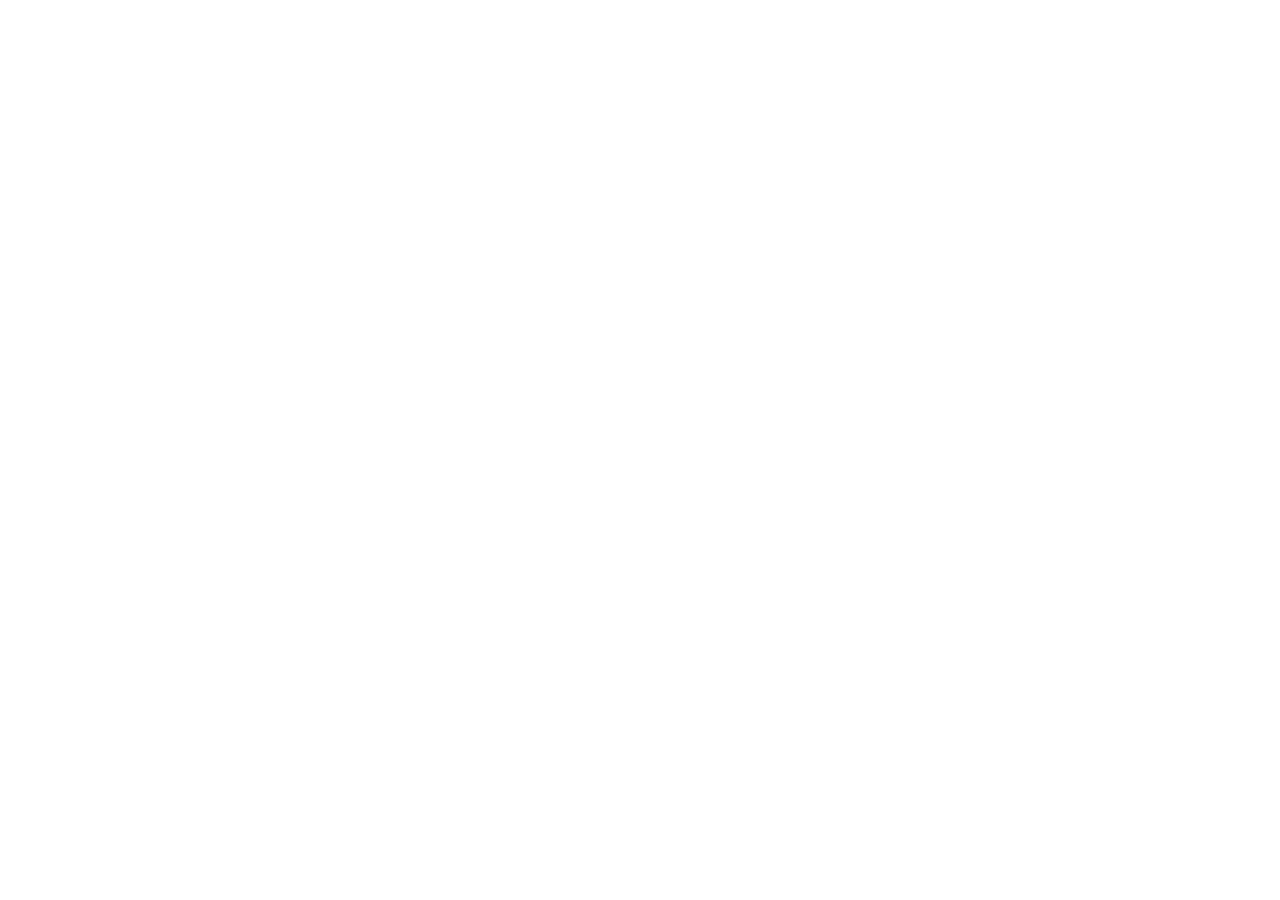
==== de/index.html @ 23eb841f "Deploy Croner staging 1.28.0" ====
<!doctype html>
<html lang="de">
  <head>
    <meta charset="UTF-8" />
    <link rel="icon" type="image/svg+xml" href="/croner-dev-staging/favicon.svg" />
    <meta name="viewport" content="width=device-width, initial-scale=1.0" />
    <meta data-rh="true" name="description" content="Validate Spring, Unix, Quartz, AWS, Kubernetes, GitHub Actions, Jenkins, Google Cloud, and Azure cron expressions." />
    <link data-rh="true" rel="canonical" href="https://croner.dev/de" />
    <link data-rh="true" rel="alternate" hreflang="en" href="https://croner.dev/" />
    <link data-rh="true" rel="alternate" hreflang="hr" href="https://croner.dev/hr" />
    <link data-rh="true" rel="alternate" hreflang="de" href="https://croner.dev/de" />
    <link data-rh="true" rel="alternate" hreflang="it" href="https://croner.dev/it" />
    <link data-rh="true" rel="alternate" hreflang="es" href="https://croner.dev/es" />
    <link data-rh="true" rel="alternate" hreflang="nl" href="https://croner.dev/nl" />
    <link data-rh="true" rel="alternate" hreflang="x-default" href="https://croner.dev/" />
    <link rel="preconnect" href="https://fonts.googleapis.com" />
    <link rel="preconnect" href="https://fonts.gstatic.com" crossorigin />
    <link href="https://fonts.googleapis.com/css2?family=Poppins:wght@300;400;500;600;700&display=swap" rel="stylesheet" />
    <meta name="theme-color" content="#0d0d24" />
    <title>Croner — Cron Expression Checker</title>
    <script type="module" crossorigin src="/croner-dev-staging/assets/index-CM20do0I.js"></script>
    <link rel="stylesheet" crossorigin href="/croner-dev-staging/assets/index-DsFOWp3N.css">
      <meta name="robots" content="noindex, nofollow" />
  </head>
  <body>
    <div id="root"></div>
  </body>
</html>
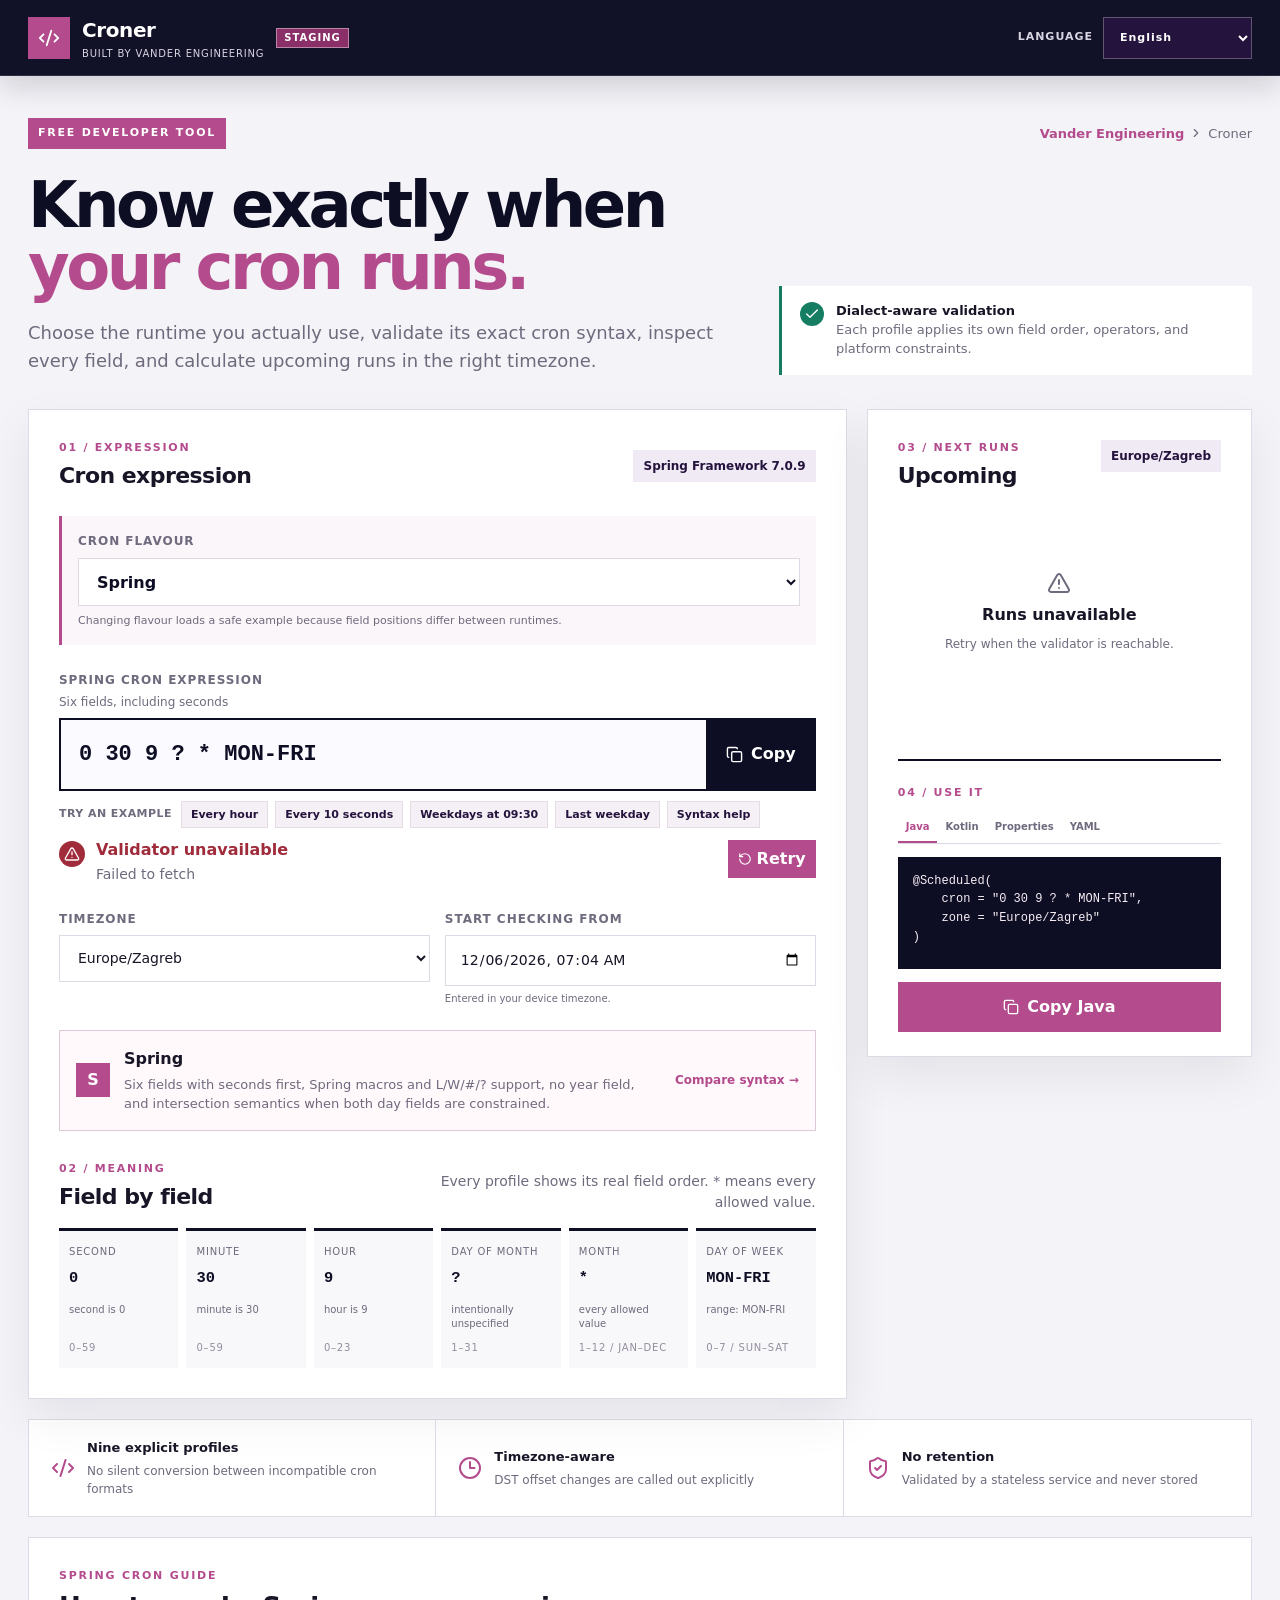
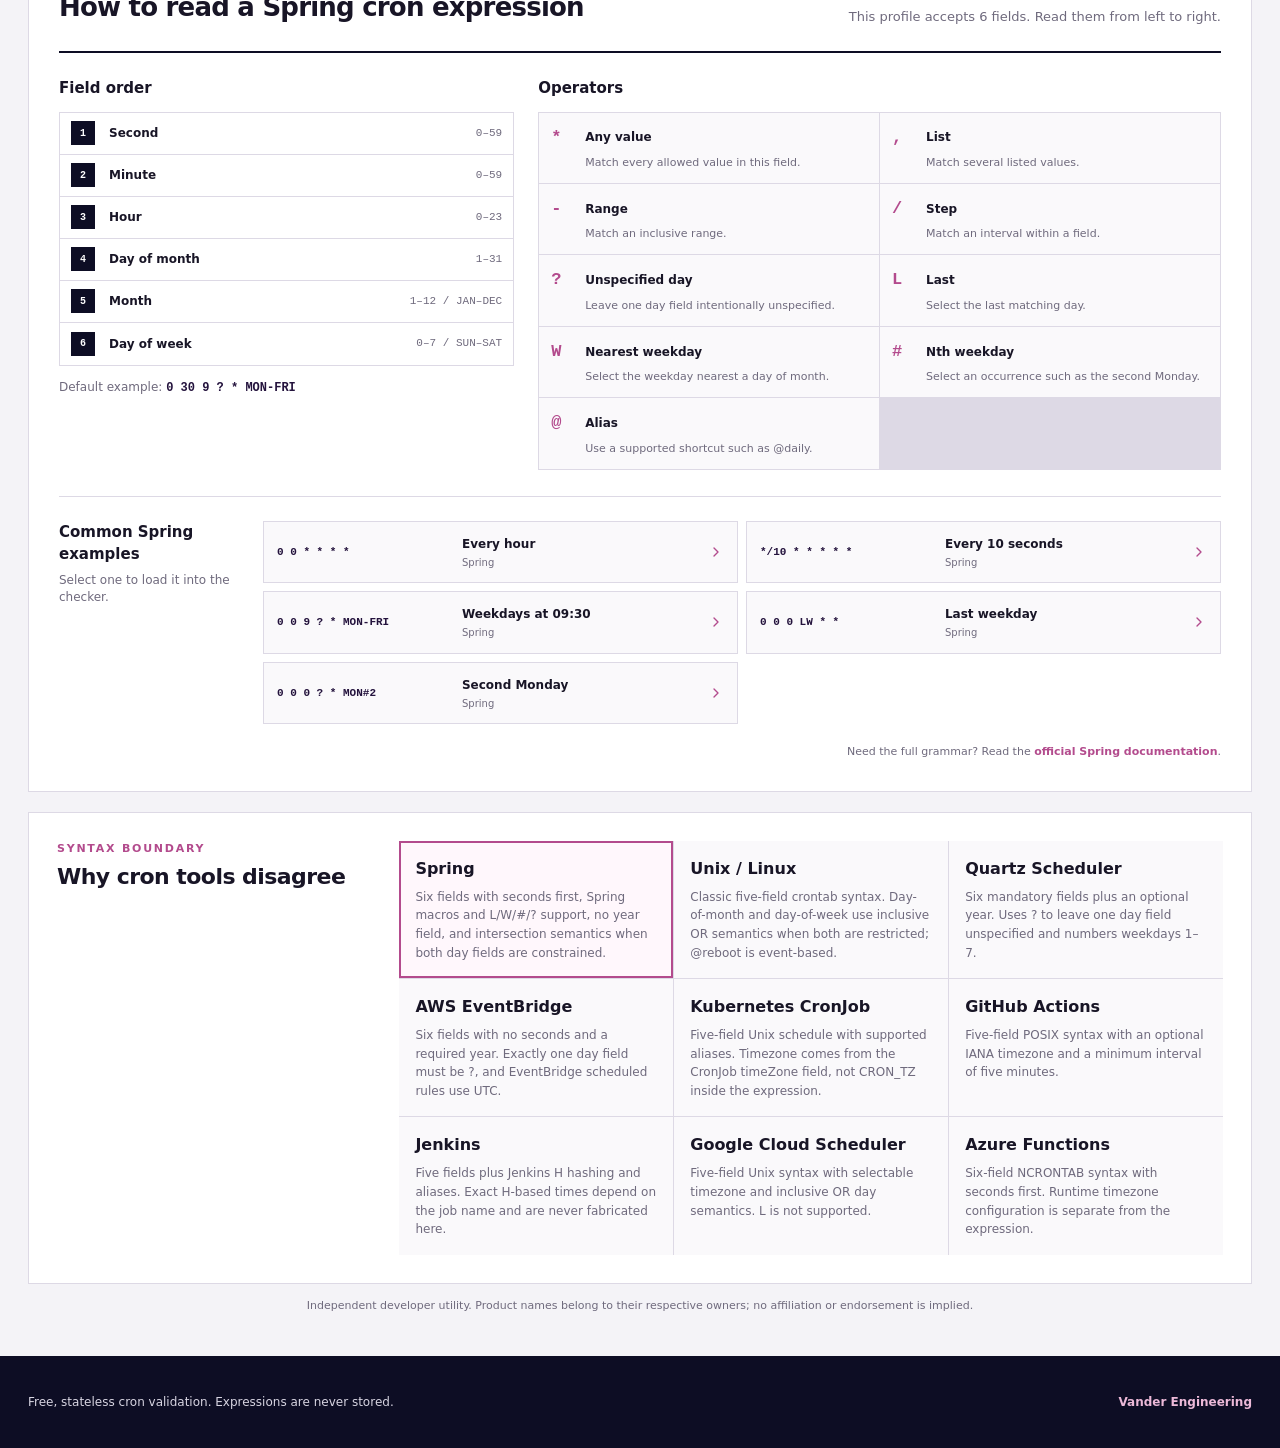
==== commit 407e7bda: "Deploy Croner staging custom domain" ====
--- a/de/index.html
+++ b/de/index.html
@@ -2,7 +2,7 @@
 <html lang="de">
   <head>
     <meta charset="UTF-8" />
-    <link rel="icon" type="image/svg+xml" href="/croner-dev-staging/favicon.svg" />
+    <link rel="icon" type="image/svg+xml" href="/favicon.svg" />
     <meta name="viewport" content="width=device-width, initial-scale=1.0" />
     <meta data-rh="true" name="description" content="Validate Spring, Unix, Quartz, AWS, Kubernetes, GitHub Actions, Jenkins, Google Cloud, and Azure cron expressions." />
     <link data-rh="true" rel="canonical" href="https://croner.dev/de" />
@@ -18,8 +18,8 @@
     <link href="https://fonts.googleapis.com/css2?family=Poppins:wght@300;400;500;600;700&display=swap" rel="stylesheet" />
     <meta name="theme-color" content="#0d0d24" />
     <title>Croner — Cron Expression Checker</title>
-    <script type="module" crossorigin src="/croner-dev-staging/assets/index-CM20do0I.js"></script>
-    <link rel="stylesheet" crossorigin href="/croner-dev-staging/assets/index-DsFOWp3N.css">
+    <script type="module" crossorigin src="/assets/index-CDIv0Uh9.js"></script>
+    <link rel="stylesheet" crossorigin href="/assets/index-DsFOWp3N.css">
       <meta name="robots" content="noindex, nofollow" />
   </head>
   <body>
--- a/assets/index-DsFOWp3N.css
+++ b/assets/index-DsFOWp3N.css
@@ -0,0 +1 @@
+*,:before,:after{--tw-border-spacing-x: 0;--tw-border-spacing-y: 0;--tw-translate-x: 0;--tw-translate-y: 0;--tw-rotate: 0;--tw-skew-x: 0;--tw-skew-y: 0;--tw-scale-x: 1;--tw-scale-y: 1;--tw-pan-x: ;--tw-pan-y: ;--tw-pinch-zoom: ;--tw-scroll-snap-strictness: proximity;--tw-gradient-from-position: ;--tw-gradient-via-position: ;--tw-gradient-to-position: ;--tw-ordinal: ;--tw-slashed-zero: ;--tw-numeric-figure: ;--tw-numeric-spacing: ;--tw-numeric-fraction: ;--tw-ring-inset: ;--tw-ring-offset-width: 0px;--tw-ring-offset-color: #fff;--tw-ring-color: rgb(59 130 246 / .5);--tw-ring-offset-shadow: 0 0 #0000;--tw-ring-shadow: 0 0 #0000;--tw-shadow: 0 0 #0000;--tw-shadow-colored: 0 0 #0000;--tw-blur: ;--tw-brightness: ;--tw-contrast: ;--tw-grayscale: ;--tw-hue-rotate: ;--tw-invert: ;--tw-saturate: ;--tw-sepia: ;--tw-drop-shadow: ;--tw-backdrop-blur: ;--tw-backdrop-brightness: ;--tw-backdrop-contrast: ;--tw-backdrop-grayscale: ;--tw-backdrop-hue-rotate: ;--tw-backdrop-invert: ;--tw-backdrop-opacity: ;--tw-backdrop-saturate: ;--tw-backdrop-sepia: ;--tw-contain-size: ;--tw-contain-layout: ;--tw-contain-paint: ;--tw-contain-style: }::backdrop{--tw-border-spacing-x: 0;--tw-border-spacing-y: 0;--tw-translate-x: 0;--tw-translate-y: 0;--tw-rotate: 0;--tw-skew-x: 0;--tw-skew-y: 0;--tw-scale-x: 1;--tw-scale-y: 1;--tw-pan-x: ;--tw-pan-y: ;--tw-pinch-zoom: ;--tw-scroll-snap-strictness: proximity;--tw-gradient-from-position: ;--tw-gradient-via-position: ;--tw-gradient-to-position: ;--tw-ordinal: ;--tw-slashed-zero: ;--tw-numeric-figure: ;--tw-numeric-spacing: ;--tw-numeric-fraction: ;--tw-ring-inset: ;--tw-ring-offset-width: 0px;--tw-ring-offset-color: #fff;--tw-ring-color: rgb(59 130 246 / .5);--tw-ring-offset-shadow: 0 0 #0000;--tw-ring-shadow: 0 0 #0000;--tw-shadow: 0 0 #0000;--tw-shadow-colored: 0 0 #0000;--tw-blur: ;--tw-brightness: ;--tw-contrast: ;--tw-grayscale: ;--tw-hue-rotate: ;--tw-invert: ;--tw-saturate: ;--tw-sepia: ;--tw-drop-shadow: ;--tw-backdrop-blur: ;--tw-backdrop-brightness: ;--tw-backdrop-contrast: ;--tw-backdrop-grayscale: ;--tw-backdrop-hue-rotate: ;--tw-backdrop-invert: ;--tw-backdrop-opacity: ;--tw-backdrop-saturate: ;--tw-backdrop-sepia: ;--tw-contain-size: ;--tw-contain-layout: ;--tw-contain-paint: ;--tw-contain-style: }*,:before,:after{box-sizing:border-box;border-width:0;border-style:solid;border-color:#e5e7eb}:before,:after{--tw-content: ""}html,:host{line-height:1.5;-webkit-text-size-adjust:100%;-moz-tab-size:4;-o-tab-size:4;tab-size:4;font-family:Poppins,Inter,system-ui,sans-serif;font-feature-settings:normal;font-variation-settings:normal;-webkit-tap-highlight-color:transparent}body{margin:0;line-height:inherit}hr{height:0;color:inherit;border-top-width:1px}abbr:where([title]){-webkit-text-decoration:underline dotted;text-decoration:underline dotted}h1,h2,h3,h4,h5,h6{font-size:inherit;font-weight:inherit}a{color:inherit;text-decoration:inherit}b,strong{font-weight:bolder}code,kbd,samp,pre{font-family:ui-monospace,SFMono-Regular,Menlo,Monaco,Consolas,Liberation Mono,Courier New,monospace;font-feature-settings:normal;font-variation-settings:normal;font-size:1em}small{font-size:80%}sub,sup{font-size:75%;line-height:0;position:relative;vertical-align:baseline}sub{bottom:-.25em}sup{top:-.5em}table{text-indent:0;border-color:inherit;border-collapse:collapse}button,input,optgroup,select,textarea{font-family:inherit;font-feature-settings:inherit;font-variation-settings:inherit;font-size:100%;font-weight:inherit;line-height:inherit;letter-spacing:inherit;color:inherit;margin:0;padding:0}button,select{text-transform:none}button,input:where([type=button]),input:where([type=reset]),input:where([type=submit]){-webkit-appearance:button;background-color:transparent;background-image:none}:-moz-focusring{outline:auto}:-moz-ui-invalid{box-shadow:none}progress{vertical-align:baseline}::-webkit-inner-spin-button,::-webkit-outer-spin-button{height:auto}[type=search]{-webkit-appearance:textfield;outline-offset:-2px}::-webkit-search-decoration{-webkit-appearance:none}::-webkit-file-upload-button{-webkit-appearance:button;font:inherit}summary{display:list-item}blockquote,dl,dd,h1,h2,h3,h4,h5,h6,hr,figure,p,pre{margin:0}fieldset{margin:0;padding:0}legend{padding:0}ol,ul,menu{list-style:none;margin:0;padding:0}dialog{padding:0}textarea{resize:vertical}input::-moz-placeholder,textarea::-moz-placeholder{opacity:1;color:#9ca3af}input::placeholder,textarea::placeholder{opacity:1;color:#9ca3af}button,[role=button]{cursor:pointer}:disabled{cursor:default}img,svg,video,canvas,audio,iframe,embed,object{display:block;vertical-align:middle}img,video{max-width:100%;height:auto}[hidden]:where(:not([hidden=until-found])){display:none}html{scroll-behavior:smooth}body{overflow-x:hidden;--tw-bg-opacity: 1;background-color:rgb(255 255 255 / var(--tw-bg-opacity, 1));font-family:Poppins,Inter,system-ui,sans-serif;--tw-text-opacity: 1;color:rgb(17 17 17 / var(--tw-text-opacity, 1))}body *::-moz-selection{--tw-bg-opacity: 1;background-color:rgb(179 75 141 / var(--tw-bg-opacity, 1));--tw-text-opacity: 1;color:rgb(255 255 255 / var(--tw-text-opacity, 1))}body *::selection{--tw-bg-opacity: 1;background-color:rgb(179 75 141 / var(--tw-bg-opacity, 1));--tw-text-opacity: 1;color:rgb(255 255 255 / var(--tw-text-opacity, 1))}body::-moz-selection{--tw-bg-opacity: 1;background-color:rgb(179 75 141 / var(--tw-bg-opacity, 1));--tw-text-opacity: 1;color:rgb(255 255 255 / var(--tw-text-opacity, 1))}body::selection{--tw-bg-opacity: 1;background-color:rgb(179 75 141 / var(--tw-bg-opacity, 1));--tw-text-opacity: 1;color:rgb(255 255 255 / var(--tw-text-opacity, 1))}body{-webkit-font-smoothing:antialiased;-moz-osx-font-smoothing:grayscale}h1,h2,h3,h4,h5,h6{font-family:Poppins,Inter,system-ui,sans-serif;font-weight:600}:focus-visible{outline:2px solid transparent;outline-offset:2px;--tw-ring-offset-shadow: var(--tw-ring-inset) 0 0 0 var(--tw-ring-offset-width) var(--tw-ring-offset-color);--tw-ring-shadow: var(--tw-ring-inset) 0 0 0 calc(2px + var(--tw-ring-offset-width)) var(--tw-ring-color);box-shadow:var(--tw-ring-offset-shadow),var(--tw-ring-shadow),var(--tw-shadow, 0 0 #0000);--tw-ring-opacity: 1;--tw-ring-color: rgb(179 75 141 / var(--tw-ring-opacity, 1));--tw-ring-offset-width: 2px}.container{width:100%}@media (min-width: 640px){.container{max-width:640px}}@media (min-width: 768px){.container{max-width:768px}}@media (min-width: 1024px){.container{max-width:1024px}}@media (min-width: 1280px){.container{max-width:1280px}}@media (min-width: 1536px){.container{max-width:1536px}}.pointer-events-none{pointer-events:none}.fixed{position:fixed}.absolute{position:absolute}.relative{position:relative}.inset-0{top:0;right:0;bottom:0;left:0}.-bottom-1{bottom:-.25rem}.-right-1{right:-.25rem}.-right-32{right:-8rem}.left-0{left:0}.left-1\/2{left:50%}.left-4{left:1rem}.right-0{right:0}.top-0{top:0}.top-1\/2{top:50%}.top-24{top:6rem}.top-4{top:1rem}.top-full{top:100%}.z-0{z-index:0}.z-10{z-index:10}.z-50{z-index:50}.z-\[100\]{z-index:100}.z-\[1\]{z-index:1}.z-\[60\]{z-index:60}.z-\[70\]{z-index:70}.order-1{order:1}.order-2{order:2}.mx-auto{margin-left:auto;margin-right:auto}.my-10{margin-top:2.5rem;margin-bottom:2.5rem}.my-12{margin-top:3rem;margin-bottom:3rem}.my-8{margin-top:2rem;margin-bottom:2rem}.mb-10{margin-bottom:2.5rem}.mb-12{margin-bottom:3rem}.mb-14{margin-bottom:3.5rem}.mb-16{margin-bottom:4rem}.mb-24{margin-bottom:6rem}.mb-4{margin-bottom:1rem}.mb-5{margin-bottom:1.25rem}.mb-6{margin-bottom:1.5rem}.mb-8{margin-bottom:2rem}.mb-\[9px\]{margin-bottom:9px}.ml-6{margin-left:1.5rem}.ml-auto{margin-left:auto}.mr-2{margin-right:.5rem}.mt-0\.5{margin-top:.125rem}.mt-1{margin-top:.25rem}.mt-10{margin-top:2.5rem}.mt-12{margin-top:3rem}.mt-14{margin-top:3.5rem}.mt-16{margin-top:4rem}.mt-2{margin-top:.5rem}.mt-20{margin-top:5rem}.mt-3{margin-top:.75rem}.mt-4{margin-top:1rem}.mt-5{margin-top:1.25rem}.mt-6{margin-top:1.5rem}.mt-7{margin-top:1.75rem}.mt-8{margin-top:2rem}.mt-auto{margin-top:auto}.line-clamp-2{overflow:hidden;display:-webkit-box;-webkit-box-orient:vertical;-webkit-line-clamp:2}.line-clamp-3{overflow:hidden;display:-webkit-box;-webkit-box-orient:vertical;-webkit-line-clamp:3}.\!block{display:block!important}.block{display:block}.inline-block{display:inline-block}.flex{display:flex}.inline-flex{display:inline-flex}.grid{display:grid}.contents{display:contents}.hidden{display:none}.h-1\.5{height:.375rem}.h-10{height:2.5rem}.h-11{height:2.75rem}.h-12{height:3rem}.h-16{height:4rem}.h-3{height:.75rem}.h-3\.5{height:.875rem}.h-4{height:1rem}.h-5{height:1.25rem}.h-56{height:14rem}.h-6{height:1.5rem}.h-64{height:16rem}.h-7{height:1.75rem}.h-8{height:2rem}.h-96{height:24rem}.h-\[1\.5px\]{height:1.5px}.h-\[2px\]{height:2px}.h-\[300px\]{height:300px}.h-\[36px\]{height:36px}.h-\[400px\]{height:400px}.h-\[66px\]{height:66px}.h-auto{height:auto}.h-full{height:100%}.min-h-\[70vh\]{min-height:70vh}.min-h-screen{min-height:100vh}.w-1\.5{width:.375rem}.w-10{width:2.5rem}.w-11{width:2.75rem}.w-12{width:3rem}.w-16{width:4rem}.w-20{width:5rem}.w-3{width:.75rem}.w-3\.5{width:.875rem}.w-4{width:1rem}.w-5{width:1.25rem}.w-6{width:1.5rem}.w-64{width:16rem}.w-7{width:1.75rem}.w-8{width:2rem}.w-80{width:20rem}.w-96{width:24rem}.w-\[161px\]{width:161px}.w-\[24px\]{width:24px}.w-\[36px\]{width:36px}.w-auto{width:auto}.w-fit{width:-moz-fit-content;width:fit-content}.w-full{width:100%}.min-w-0{min-width:0px}.min-w-\[200px\]{min-width:200px}.min-w-\[760px\]{min-width:760px}.max-w-2xl{max-width:42rem}.max-w-3xl{max-width:48rem}.max-w-4xl{max-width:56rem}.max-w-5xl{max-width:64rem}.max-w-6xl{max-width:72rem}.max-w-\[200px\]{max-width:200px}.max-w-lg{max-width:32rem}.max-w-md{max-width:28rem}.max-w-none{max-width:none}.max-w-screen-2xl{max-width:1536px}.max-w-sm{max-width:24rem}.max-w-xl{max-width:36rem}.flex-none{flex:none}.shrink-0{flex-shrink:0}.flex-grow{flex-grow:1}.-translate-x-1\/2{--tw-translate-x: -50%;transform:translate(var(--tw-translate-x),var(--tw-translate-y)) rotate(var(--tw-rotate)) skew(var(--tw-skew-x)) skewY(var(--tw-skew-y)) scaleX(var(--tw-scale-x)) scaleY(var(--tw-scale-y))}.-translate-y-1\/2{--tw-translate-y: -50%;transform:translate(var(--tw-translate-x),var(--tw-translate-y)) rotate(var(--tw-rotate)) skew(var(--tw-skew-x)) skewY(var(--tw-skew-y)) scaleX(var(--tw-scale-x)) scaleY(var(--tw-scale-y))}.-translate-y-full{--tw-translate-y: -100%;transform:translate(var(--tw-translate-x),var(--tw-translate-y)) rotate(var(--tw-rotate)) skew(var(--tw-skew-x)) skewY(var(--tw-skew-y)) scaleX(var(--tw-scale-x)) scaleY(var(--tw-scale-y))}.translate-y-0{--tw-translate-y: 0px;transform:translate(var(--tw-translate-x),var(--tw-translate-y)) rotate(var(--tw-rotate)) skew(var(--tw-skew-x)) skewY(var(--tw-skew-y)) scaleX(var(--tw-scale-x)) scaleY(var(--tw-scale-y))}.translate-y-6{--tw-translate-y: 1.5rem;transform:translate(var(--tw-translate-x),var(--tw-translate-y)) rotate(var(--tw-rotate)) skew(var(--tw-skew-x)) skewY(var(--tw-skew-y)) scaleX(var(--tw-scale-x)) scaleY(var(--tw-scale-y))}.-rotate-45{--tw-rotate: -45deg;transform:translate(var(--tw-translate-x),var(--tw-translate-y)) rotate(var(--tw-rotate)) skew(var(--tw-skew-x)) skewY(var(--tw-skew-y)) scaleX(var(--tw-scale-x)) scaleY(var(--tw-scale-y))}.rotate-180{--tw-rotate: 180deg;transform:translate(var(--tw-translate-x),var(--tw-translate-y)) rotate(var(--tw-rotate)) skew(var(--tw-skew-x)) skewY(var(--tw-skew-y)) scaleX(var(--tw-scale-x)) scaleY(var(--tw-scale-y))}.rotate-45{--tw-rotate: 45deg;transform:translate(var(--tw-translate-x),var(--tw-translate-y)) rotate(var(--tw-rotate)) skew(var(--tw-skew-x)) skewY(var(--tw-skew-y)) scaleX(var(--tw-scale-x)) scaleY(var(--tw-scale-y))}.transform{transform:translate(var(--tw-translate-x),var(--tw-translate-y)) rotate(var(--tw-rotate)) skew(var(--tw-skew-x)) skewY(var(--tw-skew-y)) scaleX(var(--tw-scale-x)) scaleY(var(--tw-scale-y))}@keyframes pulse{50%{opacity:.5}}.animate-pulse{animation:pulse 2s cubic-bezier(.4,0,.6,1) infinite}@keyframes spin{to{transform:rotate(360deg)}}.animate-spin{animation:spin 1s linear infinite}.cursor-default{cursor:default}.cursor-not-allowed{cursor:not-allowed}.resize-none{resize:none}.scroll-mt-24{scroll-margin-top:6rem}.list-outside{list-style-position:outside}.list-disc{list-style-type:disc}.grid-cols-1{grid-template-columns:repeat(1,minmax(0,1fr))}.grid-cols-2{grid-template-columns:repeat(2,minmax(0,1fr))}.flex-col{flex-direction:column}.flex-wrap{flex-wrap:wrap}.items-start{align-items:flex-start}.items-end{align-items:flex-end}.items-center{align-items:center}.justify-start{justify-content:flex-start}.justify-end{justify-content:flex-end}.justify-center{justify-content:center}.justify-between{justify-content:space-between}.gap-1{gap:.25rem}.gap-1\.5{gap:.375rem}.gap-10{gap:2.5rem}.gap-12{gap:3rem}.gap-14{gap:3.5rem}.gap-16{gap:4rem}.gap-2{gap:.5rem}.gap-20{gap:5rem}.gap-24{gap:6rem}.gap-3{gap:.75rem}.gap-4{gap:1rem}.gap-5{gap:1.25rem}.gap-6{gap:1.5rem}.gap-8{gap:2rem}.gap-px{gap:1px}.gap-x-6{-moz-column-gap:1.5rem;column-gap:1.5rem}.gap-y-5{row-gap:1.25rem}.space-x-2>:not([hidden])~:not([hidden]){--tw-space-x-reverse: 0;margin-right:calc(.5rem * var(--tw-space-x-reverse));margin-left:calc(.5rem * calc(1 - var(--tw-space-x-reverse)))}.space-y-10>:not([hidden])~:not([hidden]){--tw-space-y-reverse: 0;margin-top:calc(2.5rem * calc(1 - var(--tw-space-y-reverse)));margin-bottom:calc(2.5rem * var(--tw-space-y-reverse))}.space-y-12>:not([hidden])~:not([hidden]){--tw-space-y-reverse: 0;margin-top:calc(3rem * calc(1 - var(--tw-space-y-reverse)));margin-bottom:calc(3rem * var(--tw-space-y-reverse))}.space-y-3>:not([hidden])~:not([hidden]){--tw-space-y-reverse: 0;margin-top:calc(.75rem * calc(1 - var(--tw-space-y-reverse)));margin-bottom:calc(.75rem * var(--tw-space-y-reverse))}.space-y-4>:not([hidden])~:not([hidden]){--tw-space-y-reverse: 0;margin-top:calc(1rem * calc(1 - var(--tw-space-y-reverse)));margin-bottom:calc(1rem * var(--tw-space-y-reverse))}.space-y-5>:not([hidden])~:not([hidden]){--tw-space-y-reverse: 0;margin-top:calc(1.25rem * calc(1 - var(--tw-space-y-reverse)));margin-bottom:calc(1.25rem * var(--tw-space-y-reverse))}.space-y-8>:not([hidden])~:not([hidden]){--tw-space-y-reverse: 0;margin-top:calc(2rem * calc(1 - var(--tw-space-y-reverse)));margin-bottom:calc(2rem * var(--tw-space-y-reverse))}.overflow-hidden{overflow:hidden}.overflow-x-auto{overflow-x:auto}.overflow-y-auto{overflow-y:auto}.overflow-x-hidden{overflow-x:hidden}.whitespace-nowrap{white-space:nowrap}.break-all{word-break:break-all}.rounded-2xl{border-radius:1rem}.rounded-3xl{border-radius:1.5rem}.rounded-\[2rem\]{border-radius:2rem}.rounded-full{border-radius:9999px}.rounded-lg{border-radius:.5rem}.rounded-md{border-radius:.375rem}.rounded-sm{border-radius:.125rem}.rounded-xl{border-radius:.75rem}.border{border-width:1px}.border-4{border-width:4px}.border-y{border-top-width:1px;border-bottom-width:1px}.border-b{border-bottom-width:1px}.border-b-2{border-bottom-width:2px}.border-l-2{border-left-width:2px}.border-l-4{border-left-width:4px}.border-t{border-top-width:1px}.border-t-2{border-top-width:2px}.border-\[\#9bd9c9\]{--tw-border-opacity: 1;border-color:rgb(155 217 201 / var(--tw-border-opacity, 1))}.border-\[\#e7c0d7\]{--tw-border-opacity: 1;border-color:rgb(231 192 215 / var(--tw-border-opacity, 1))}.border-green-100{--tw-border-opacity: 1;border-color:rgb(220 252 231 / var(--tw-border-opacity, 1))}.border-green-200{--tw-border-opacity: 1;border-color:rgb(187 247 208 / var(--tw-border-opacity, 1))}.border-red-100{--tw-border-opacity: 1;border-color:rgb(254 226 226 / var(--tw-border-opacity, 1))}.border-red-200{--tw-border-opacity: 1;border-color:rgb(254 202 202 / var(--tw-border-opacity, 1))}.border-red-500{--tw-border-opacity: 1;border-color:rgb(239 68 68 / var(--tw-border-opacity, 1))}.border-transparent{border-color:transparent}.border-vander-100{--tw-border-opacity: 1;border-color:rgb(245 245 245 / var(--tw-border-opacity, 1))}.border-vander-200{--tw-border-opacity: 1;border-color:rgb(229 229 229 / var(--tw-border-opacity, 1))}.border-vander-200\/50{border-color:#e5e5e580}.border-vander-300{--tw-border-opacity: 1;border-color:rgb(176 176 176 / var(--tw-border-opacity, 1))}.border-vander-900{--tw-border-opacity: 1;border-color:rgb(17 17 17 / var(--tw-border-opacity, 1))}.border-vander-accent{--tw-border-opacity: 1;border-color:rgb(179 75 141 / var(--tw-border-opacity, 1))}.border-vander-accent-light\/60{border-color:#d994bf99}.border-vander-accent\/10{border-color:#b34b8d1a}.border-vander-accent\/20{border-color:#b34b8d33}.border-vander-navy{--tw-border-opacity: 1;border-color:rgb(13 13 36 / var(--tw-border-opacity, 1))}.border-white{--tw-border-opacity: 1;border-color:rgb(255 255 255 / var(--tw-border-opacity, 1))}.border-white\/10{border-color:#ffffff1a}.border-white\/15{border-color:#ffffff26}.border-white\/20{border-color:#fff3}.border-white\/40{border-color:#fff6}.border-white\/5{border-color:#ffffff0d}.border-white\/70{border-color:#ffffffb3}.bg-\[\#f3fbf8\]{--tw-bg-opacity: 1;background-color:rgb(243 251 248 / var(--tw-bg-opacity, 1))}.bg-\[\#fcf7fa\]{--tw-bg-opacity: 1;background-color:rgb(252 247 250 / var(--tw-bg-opacity, 1))}.bg-current{background-color:currentColor}.bg-emerald-400{--tw-bg-opacity: 1;background-color:rgb(52 211 153 / var(--tw-bg-opacity, 1))}.bg-green-50{--tw-bg-opacity: 1;background-color:rgb(240 253 244 / var(--tw-bg-opacity, 1))}.bg-red-50{--tw-bg-opacity: 1;background-color:rgb(254 242 242 / var(--tw-bg-opacity, 1))}.bg-transparent{background-color:transparent}.bg-vander-100{--tw-bg-opacity: 1;background-color:rgb(245 245 245 / var(--tw-bg-opacity, 1))}.bg-vander-100\/10{background-color:#f5f5f51a}.bg-vander-100\/20{background-color:#f5f5f533}.bg-vander-100\/30{background-color:#f5f5f54d}.bg-vander-100\/40{background-color:#f5f5f566}.bg-vander-100\/50{background-color:#f5f5f580}.bg-vander-200{--tw-bg-opacity: 1;background-color:rgb(229 229 229 / var(--tw-bg-opacity, 1))}.bg-vander-accent{--tw-bg-opacity: 1;background-color:rgb(179 75 141 / var(--tw-bg-opacity, 1))}.bg-vander-accent-dark{--tw-bg-opacity: 1;background-color:rgb(138 53 106 / var(--tw-bg-opacity, 1))}.bg-vander-accent\/10{background-color:#b34b8d1a}.bg-vander-accent\/20{background-color:#b34b8d33}.bg-vander-navy{--tw-bg-opacity: 1;background-color:rgb(13 13 36 / var(--tw-bg-opacity, 1))}.bg-vander-navy-dark{--tw-bg-opacity: 1;background-color:rgb(7 7 21 / var(--tw-bg-opacity, 1))}.bg-vander-navy\/50{background-color:#0d0d2480}.bg-vander-navy\/60{background-color:#0d0d2499}.bg-vander-navy\/80{background-color:#0d0d24cc}.bg-vander-navy\/95{background-color:#0d0d24f2}.bg-white{--tw-bg-opacity: 1;background-color:rgb(255 255 255 / var(--tw-bg-opacity, 1))}.bg-white\/10{background-color:#ffffff1a}.bg-white\/15{background-color:#ffffff26}.bg-white\/80{background-color:#fffc}.bg-white\/\[0\.05\]{background-color:#ffffff0d}.bg-white\/\[0\.06\]{background-color:#ffffff0f}.bg-white\/\[0\.07\]{background-color:#ffffff12}.bg-gradient-to-br{background-image:linear-gradient(to bottom right,var(--tw-gradient-stops))}.from-vander-navy\/80{--tw-gradient-from: rgb(13 13 36 / .8) var(--tw-gradient-from-position);--tw-gradient-to: rgb(13 13 36 / 0) var(--tw-gradient-to-position);--tw-gradient-stops: var(--tw-gradient-from), var(--tw-gradient-to)}.via-vander-purple-deep\/40{--tw-gradient-to: rgb(31 10 56 / 0) var(--tw-gradient-to-position);--tw-gradient-stops: var(--tw-gradient-from), rgb(31 10 56 / .4) var(--tw-gradient-via-position), var(--tw-gradient-to)}.to-transparent{--tw-gradient-to: transparent var(--tw-gradient-to-position)}.object-contain{-o-object-fit:contain;object-fit:contain}.object-cover{-o-object-fit:cover;object-fit:cover}.p-10{padding:2.5rem}.p-12{padding:3rem}.p-2{padding:.5rem}.p-3{padding:.75rem}.p-4{padding:1rem}.p-5{padding:1.25rem}.p-6{padding:1.5rem}.p-7{padding:1.75rem}.p-8{padding:2rem}.px-3{padding-left:.75rem;padding-right:.75rem}.px-4{padding-left:1rem;padding-right:1rem}.px-6{padding-left:1.5rem;padding-right:1.5rem}.px-8{padding-left:2rem;padding-right:2rem}.py-1{padding-top:.25rem;padding-bottom:.25rem}.py-1\.5{padding-top:.375rem;padding-bottom:.375rem}.py-2{padding-top:.5rem;padding-bottom:.5rem}.py-20{padding-top:5rem;padding-bottom:5rem}.py-24{padding-top:6rem;padding-bottom:6rem}.py-3{padding-top:.75rem;padding-bottom:.75rem}.py-4{padding-top:1rem;padding-bottom:1rem}.py-5{padding-top:1.25rem;padding-bottom:1.25rem}.py-\[1px\]{padding-top:1px;padding-bottom:1px}.py-\[5px\]{padding-top:5px;padding-bottom:5px}.pb-1{padding-bottom:.25rem}.pb-10{padding-bottom:2.5rem}.pb-12{padding-bottom:3rem}.pb-2{padding-bottom:.5rem}.pb-20{padding-bottom:5rem}.pb-24{padding-bottom:6rem}.pb-32{padding-bottom:8rem}.pb-4{padding-bottom:1rem}.pb-6{padding-bottom:1.5rem}.pb-8{padding-bottom:2rem}.pl-4{padding-left:1rem}.pt-10{padding-top:2.5rem}.pt-12{padding-top:3rem}.pt-16{padding-top:4rem}.pt-24{padding-top:6rem}.pt-28{padding-top:7rem}.pt-32{padding-top:8rem}.pt-4{padding-top:1rem}.pt-40{padding-top:10rem}.pt-48{padding-top:12rem}.pt-5{padding-top:1.25rem}.pt-6{padding-top:1.5rem}.pt-8{padding-top:2rem}.text-left{text-align:left}.text-center{text-align:center}.text-right{text-align:right}.font-mono{font-family:ui-monospace,SFMono-Regular,Menlo,Monaco,Consolas,Liberation Mono,Courier New,monospace}.font-sans{font-family:Poppins,Inter,system-ui,sans-serif}.text-2xl{font-size:1.5rem;line-height:2rem}.text-3xl{font-size:1.875rem;line-height:2.25rem}.text-4xl{font-size:2.25rem;line-height:2.5rem}.text-5xl{font-size:3rem;line-height:1}.text-8xl{font-size:6rem;line-height:1}.text-\[10px\]{font-size:10px}.text-\[11px\]{font-size:11px}.text-\[13px\]{font-size:13px}.text-\[15px\]{font-size:15px}.text-base{font-size:1rem;line-height:1.5rem}.text-lg{font-size:1.125rem;line-height:1.75rem}.text-sm{font-size:.875rem;line-height:1.25rem}.text-xl{font-size:1.25rem;line-height:1.75rem}.text-xs{font-size:.75rem;line-height:1rem}.font-bold{font-weight:700}.font-light{font-weight:300}.font-medium{font-weight:500}.font-semibold{font-weight:600}.uppercase{text-transform:uppercase}.italic{font-style:italic}.ordinal{--tw-ordinal: ordinal;font-variant-numeric:var(--tw-ordinal) var(--tw-slashed-zero) var(--tw-numeric-figure) var(--tw-numeric-spacing) var(--tw-numeric-fraction)}.leading-none{line-height:1}.leading-relaxed{line-height:1.625}.leading-relaxed-body{line-height:1.8}.leading-tight{line-height:1.25}.leading-tight-heading{line-height:1.05}.tracking-mega-wide{letter-spacing:.5em}.tracking-nav{letter-spacing:.18em}.tracking-super-wide{letter-spacing:.3em}.tracking-tight{letter-spacing:-.025em}.tracking-wider{letter-spacing:.05em}.tracking-widest{letter-spacing:.1em}.text-\[\#0d8067\]{--tw-text-opacity: 1;color:rgb(13 128 103 / var(--tw-text-opacity, 1))}.text-emerald-300{--tw-text-opacity: 1;color:rgb(110 231 183 / var(--tw-text-opacity, 1))}.text-gray-900{--tw-text-opacity: 1;color:rgb(17 24 39 / var(--tw-text-opacity, 1))}.text-green-700{--tw-text-opacity: 1;color:rgb(21 128 61 / var(--tw-text-opacity, 1))}.text-green-800{--tw-text-opacity: 1;color:rgb(22 101 52 / var(--tw-text-opacity, 1))}.text-red-500{--tw-text-opacity: 1;color:rgb(239 68 68 / var(--tw-text-opacity, 1))}.text-red-700{--tw-text-opacity: 1;color:rgb(185 28 28 / var(--tw-text-opacity, 1))}.text-red-800{--tw-text-opacity: 1;color:rgb(153 27 27 / var(--tw-text-opacity, 1))}.text-vander-100{--tw-text-opacity: 1;color:rgb(245 245 245 / var(--tw-text-opacity, 1))}.text-vander-200{--tw-text-opacity: 1;color:rgb(229 229 229 / var(--tw-text-opacity, 1))}.text-vander-300{--tw-text-opacity: 1;color:rgb(176 176 176 / var(--tw-text-opacity, 1))}.text-vander-400{--tw-text-opacity: 1;color:rgb(136 136 136 / var(--tw-text-opacity, 1))}.text-vander-500{--tw-text-opacity: 1;color:rgb(85 85 85 / var(--tw-text-opacity, 1))}.text-vander-600{--tw-text-opacity: 1;color:rgb(68 68 68 / var(--tw-text-opacity, 1))}.text-vander-900{--tw-text-opacity: 1;color:rgb(17 17 17 / var(--tw-text-opacity, 1))}.text-vander-accent{--tw-text-opacity: 1;color:rgb(179 75 141 / var(--tw-text-opacity, 1))}.text-vander-accent-dark{--tw-text-opacity: 1;color:rgb(138 53 106 / var(--tw-text-opacity, 1))}.text-vander-accent-light{--tw-text-opacity: 1;color:rgb(217 148 191 / var(--tw-text-opacity, 1))}.text-vander-navy{--tw-text-opacity: 1;color:rgb(13 13 36 / var(--tw-text-opacity, 1))}.text-white{--tw-text-opacity: 1;color:rgb(255 255 255 / var(--tw-text-opacity, 1))}.text-white\/15{color:#ffffff26}.text-white\/60{color:#fff9}.text-white\/70{color:#ffffffb3}.text-white\/90{color:#ffffffe6}.opacity-0{opacity:0}.opacity-100{opacity:1}.opacity-20{opacity:.2}.opacity-80{opacity:.8}.opacity-90{opacity:.9}.mix-blend-multiply{mix-blend-mode:multiply}.shadow-2xl{--tw-shadow: 0 25px 50px -12px rgb(0 0 0 / .25);--tw-shadow-colored: 0 25px 50px -12px var(--tw-shadow-color);box-shadow:var(--tw-ring-offset-shadow, 0 0 #0000),var(--tw-ring-shadow, 0 0 #0000),var(--tw-shadow)}.shadow-lg{--tw-shadow: 0 10px 15px -3px rgb(0 0 0 / .1), 0 4px 6px -4px rgb(0 0 0 / .1);--tw-shadow-colored: 0 10px 15px -3px var(--tw-shadow-color), 0 4px 6px -4px var(--tw-shadow-color);box-shadow:var(--tw-ring-offset-shadow, 0 0 #0000),var(--tw-ring-shadow, 0 0 #0000),var(--tw-shadow)}.shadow-md{--tw-shadow: 0 4px 6px -1px rgb(0 0 0 / .1), 0 2px 4px -2px rgb(0 0 0 / .1);--tw-shadow-colored: 0 4px 6px -1px var(--tw-shadow-color), 0 2px 4px -2px var(--tw-shadow-color);box-shadow:var(--tw-ring-offset-shadow, 0 0 #0000),var(--tw-ring-shadow, 0 0 #0000),var(--tw-shadow)}.shadow-sm{--tw-shadow: 0 1px 2px 0 rgb(0 0 0 / .05);--tw-shadow-colored: 0 1px 2px 0 var(--tw-shadow-color);box-shadow:var(--tw-ring-offset-shadow, 0 0 #0000),var(--tw-ring-shadow, 0 0 #0000),var(--tw-shadow)}.shadow-xl{--tw-shadow: 0 20px 25px -5px rgb(0 0 0 / .1), 0 8px 10px -6px rgb(0 0 0 / .1);--tw-shadow-colored: 0 20px 25px -5px var(--tw-shadow-color), 0 8px 10px -6px var(--tw-shadow-color);box-shadow:var(--tw-ring-offset-shadow, 0 0 #0000),var(--tw-ring-shadow, 0 0 #0000),var(--tw-shadow)}.shadow-vander-accent\/20{--tw-shadow-color: rgb(179 75 141 / .2);--tw-shadow: var(--tw-shadow-colored)}.outline-none{outline:2px solid transparent;outline-offset:2px}.blur-3xl{--tw-blur: blur(64px);filter:var(--tw-blur) var(--tw-brightness) var(--tw-contrast) var(--tw-grayscale) var(--tw-hue-rotate) var(--tw-invert) var(--tw-saturate) var(--tw-sepia) var(--tw-drop-shadow)}.brightness-0{--tw-brightness: brightness(0);filter:var(--tw-blur) var(--tw-brightness) var(--tw-contrast) var(--tw-grayscale) var(--tw-hue-rotate) var(--tw-invert) var(--tw-saturate) var(--tw-sepia) var(--tw-drop-shadow)}.contrast-\[2\]{--tw-contrast: contrast(2);filter:var(--tw-blur) var(--tw-brightness) var(--tw-contrast) var(--tw-grayscale) var(--tw-hue-rotate) var(--tw-invert) var(--tw-saturate) var(--tw-sepia) var(--tw-drop-shadow)}.grayscale{--tw-grayscale: grayscale(100%);filter:var(--tw-blur) var(--tw-brightness) var(--tw-contrast) var(--tw-grayscale) var(--tw-hue-rotate) var(--tw-invert) var(--tw-saturate) var(--tw-sepia) var(--tw-drop-shadow)}.invert{--tw-invert: invert(100%);filter:var(--tw-blur) var(--tw-brightness) var(--tw-contrast) var(--tw-grayscale) var(--tw-hue-rotate) var(--tw-invert) var(--tw-saturate) var(--tw-sepia) var(--tw-drop-shadow)}.filter{filter:var(--tw-blur) var(--tw-brightness) var(--tw-contrast) var(--tw-grayscale) var(--tw-hue-rotate) var(--tw-invert) var(--tw-saturate) var(--tw-sepia) var(--tw-drop-shadow)}.backdrop-blur-md{--tw-backdrop-blur: blur(12px);-webkit-backdrop-filter:var(--tw-backdrop-blur) var(--tw-backdrop-brightness) var(--tw-backdrop-contrast) var(--tw-backdrop-grayscale) var(--tw-backdrop-hue-rotate) var(--tw-backdrop-invert) var(--tw-backdrop-opacity) var(--tw-backdrop-saturate) var(--tw-backdrop-sepia);backdrop-filter:var(--tw-backdrop-blur) var(--tw-backdrop-brightness) var(--tw-backdrop-contrast) var(--tw-backdrop-grayscale) var(--tw-backdrop-hue-rotate) var(--tw-backdrop-invert) var(--tw-backdrop-opacity) var(--tw-backdrop-saturate) var(--tw-backdrop-sepia)}.backdrop-blur-sm{--tw-backdrop-blur: blur(4px);-webkit-backdrop-filter:var(--tw-backdrop-blur) var(--tw-backdrop-brightness) var(--tw-backdrop-contrast) var(--tw-backdrop-grayscale) var(--tw-backdrop-hue-rotate) var(--tw-backdrop-invert) var(--tw-backdrop-opacity) var(--tw-backdrop-saturate) var(--tw-backdrop-sepia);backdrop-filter:var(--tw-backdrop-blur) var(--tw-backdrop-brightness) var(--tw-backdrop-contrast) var(--tw-backdrop-grayscale) var(--tw-backdrop-hue-rotate) var(--tw-backdrop-invert) var(--tw-backdrop-opacity) var(--tw-backdrop-saturate) var(--tw-backdrop-sepia)}.transition-\[height\,width\,filter\]{transition-property:height,width,filter;transition-timing-function:cubic-bezier(.4,0,.2,1);transition-duration:.15s}.transition-all{transition-property:all;transition-timing-function:cubic-bezier(.4,0,.2,1);transition-duration:.15s}.transition-colors{transition-property:color,background-color,border-color,text-decoration-color,fill,stroke;transition-timing-function:cubic-bezier(.4,0,.2,1);transition-duration:.15s}.transition-opacity{transition-property:opacity;transition-timing-function:cubic-bezier(.4,0,.2,1);transition-duration:.15s}.transition-transform{transition-property:transform;transition-timing-function:cubic-bezier(.4,0,.2,1);transition-duration:.15s}.delay-300{transition-delay:.3s}.delay-\[350ms\]{transition-delay:.35s}.duration-1000{transition-duration:1s}.duration-300{transition-duration:.3s}.duration-500{transition-duration:.5s}.duration-700{transition-duration:.7s}.\[animation-delay\:1s\]{animation-delay:1s}.hero-bg{--tw-bg-opacity: 1;background-color:rgb(13 13 36 / var(--tw-bg-opacity, 1));background-image:linear-gradient(135deg,#0d0d24,#1f0a38,#0d0d24);background-size:400% 400%;animation:heroGradient 15s ease infinite}@keyframes heroGradient{0%{background-position:0% 50%}50%{background-position:100% 50%}to{background-position:0% 50%}}.service-card-hover{transition-property:all;transition-duration:.7s;transition-timing-function:cubic-bezier(.4,0,.2,1)}.service-card-hover:hover{--tw-translate-y: -8px;transform:translate(var(--tw-translate-x),var(--tw-translate-y)) rotate(var(--tw-rotate)) skew(var(--tw-skew-x)) skewY(var(--tw-skew-y)) scaleX(var(--tw-scale-x)) scaleY(var(--tw-scale-y))}.btn-primary{display:inline-block;transform:translate(var(--tw-translate-x),var(--tw-translate-y)) rotate(var(--tw-rotate)) skew(var(--tw-skew-x)) skewY(var(--tw-skew-y)) scaleX(var(--tw-scale-x)) scaleY(var(--tw-scale-y));--tw-bg-opacity: 1;background-color:rgb(179 75 141 / var(--tw-bg-opacity, 1));padding:1.25rem 2.5rem;font-size:1.125rem;line-height:1.75rem;font-weight:700;text-transform:uppercase;letter-spacing:.18em;--tw-text-opacity: 1;color:rgb(255 255 255 / var(--tw-text-opacity, 1));outline:2px solid transparent;outline-offset:2px;transition-property:all;transition-timing-function:cubic-bezier(.4,0,.2,1);transition-duration:.3s}.btn-primary:hover{--tw-bg-opacity: 1;background-color:rgb(255 255 255 / var(--tw-bg-opacity, 1));--tw-text-opacity: 1;color:rgb(13 13 36 / var(--tw-text-opacity, 1));--tw-shadow: 0 10px 30px rgba(179,75,141,.4);--tw-shadow-colored: 0 10px 30px var(--tw-shadow-color);box-shadow:var(--tw-ring-offset-shadow, 0 0 #0000),var(--tw-ring-shadow, 0 0 #0000),var(--tw-shadow)}.btn-primary:focus-visible{--tw-ring-offset-shadow: var(--tw-ring-inset) 0 0 0 var(--tw-ring-offset-width) var(--tw-ring-offset-color);--tw-ring-shadow: var(--tw-ring-inset) 0 0 0 calc(2px + var(--tw-ring-offset-width)) var(--tw-ring-color);box-shadow:var(--tw-ring-offset-shadow),var(--tw-ring-shadow),var(--tw-shadow, 0 0 #0000);--tw-ring-opacity: 1;--tw-ring-color: rgb(179 75 141 / var(--tw-ring-opacity, 1));--tw-ring-offset-width: 2px}.btn-primary:active{--tw-scale-x: .95;--tw-scale-y: .95;transform:translate(var(--tw-translate-x),var(--tw-translate-y)) rotate(var(--tw-rotate)) skew(var(--tw-skew-x)) skewY(var(--tw-skew-y)) scaleX(var(--tw-scale-x)) scaleY(var(--tw-scale-y))}.btn-secondary{display:inline-block;border-width:2px;--tw-border-opacity: 1;border-color:rgb(13 13 36 / var(--tw-border-opacity, 1));padding:1rem 2.5rem;font-size:1.125rem;line-height:1.75rem;font-weight:700;text-transform:uppercase;letter-spacing:.18em;--tw-text-opacity: 1;color:rgb(13 13 36 / var(--tw-text-opacity, 1));outline:2px solid transparent;outline-offset:2px;transition-property:all;transition-timing-function:cubic-bezier(.4,0,.2,1);transition-duration:.3s}.btn-secondary:hover{--tw-border-opacity: 1;border-color:rgb(179 75 141 / var(--tw-border-opacity, 1));--tw-bg-opacity: 1;background-color:rgb(179 75 141 / var(--tw-bg-opacity, 1));--tw-text-opacity: 1;color:rgb(255 255 255 / var(--tw-text-opacity, 1))}.btn-secondary:focus-visible{--tw-ring-offset-shadow: var(--tw-ring-inset) 0 0 0 var(--tw-ring-offset-width) var(--tw-ring-offset-color);--tw-ring-shadow: var(--tw-ring-inset) 0 0 0 calc(2px + var(--tw-ring-offset-width)) var(--tw-ring-color);box-shadow:var(--tw-ring-offset-shadow),var(--tw-ring-shadow),var(--tw-shadow, 0 0 #0000);--tw-ring-opacity: 1;--tw-ring-color: rgb(179 75 141 / var(--tw-ring-opacity, 1));--tw-ring-offset-width: 2px}.gradient-text{background-image:linear-gradient(to right,var(--tw-gradient-stops));--tw-gradient-from: #fff var(--tw-gradient-from-position);--tw-gradient-to: rgb(255 255 255 / 0) var(--tw-gradient-to-position);--tw-gradient-stops: var(--tw-gradient-from), var(--tw-gradient-to);--tw-gradient-to: #d994bf var(--tw-gradient-to-position);-webkit-background-clip:text;background-clip:text;color:transparent}.glass-card{border-radius:1rem;border-width:1px;border-color:#ffffff1a;background-color:#ffffff0d;padding:2rem;--tw-backdrop-blur: blur(16px);-webkit-backdrop-filter:var(--tw-backdrop-blur) var(--tw-backdrop-brightness) var(--tw-backdrop-contrast) var(--tw-backdrop-grayscale) var(--tw-backdrop-hue-rotate) var(--tw-backdrop-invert) var(--tw-backdrop-opacity) var(--tw-backdrop-saturate) var(--tw-backdrop-sepia);backdrop-filter:var(--tw-backdrop-blur) var(--tw-backdrop-brightness) var(--tw-backdrop-contrast) var(--tw-backdrop-grayscale) var(--tw-backdrop-hue-rotate) var(--tw-backdrop-invert) var(--tw-backdrop-opacity) var(--tw-backdrop-saturate) var(--tw-backdrop-sepia);transition-property:all;transition-timing-function:cubic-bezier(.4,0,.2,1);transition-duration:.5s}.glass-card:hover{background-color:#ffffff1a}@media (prefers-reduced-motion: reduce){*,:before,:after{animation-duration:.01ms!important;animation-iteration-count:1!important;transition-duration:.01ms!important;scroll-behavior:auto!important}}.hover\:-translate-y-1:hover{--tw-translate-y: -.25rem;transform:translate(var(--tw-translate-x),var(--tw-translate-y)) rotate(var(--tw-rotate)) skew(var(--tw-skew-x)) skewY(var(--tw-skew-y)) scaleX(var(--tw-scale-x)) scaleY(var(--tw-scale-y))}.hover\:border-vander-accent:hover{--tw-border-opacity: 1;border-color:rgb(179 75 141 / var(--tw-border-opacity, 1))}.hover\:border-vander-accent-dark:hover{--tw-border-opacity: 1;border-color:rgb(138 53 106 / var(--tw-border-opacity, 1))}.hover\:border-vander-accent-light:hover{--tw-border-opacity: 1;border-color:rgb(217 148 191 / var(--tw-border-opacity, 1))}.hover\:border-vander-accent\/30:hover{border-color:#b34b8d4d}.hover\:border-vander-accent\/40:hover{border-color:#b34b8d66}.hover\:border-vander-accent\/50:hover{border-color:#b34b8d80}.hover\:border-white:hover{--tw-border-opacity: 1;border-color:rgb(255 255 255 / var(--tw-border-opacity, 1))}.hover\:bg-vander-100\/50:hover{background-color:#f5f5f580}.hover\:bg-vander-accent:hover{--tw-bg-opacity: 1;background-color:rgb(179 75 141 / var(--tw-bg-opacity, 1))}.hover\:bg-white:hover{--tw-bg-opacity: 1;background-color:rgb(255 255 255 / var(--tw-bg-opacity, 1))}.hover\:bg-white\/\[0\.08\]:hover{background-color:#ffffff14}.hover\:text-vander-accent:hover{--tw-text-opacity: 1;color:rgb(179 75 141 / var(--tw-text-opacity, 1))}.hover\:text-vander-accent-dark:hover{--tw-text-opacity: 1;color:rgb(138 53 106 / var(--tw-text-opacity, 1))}.hover\:text-vander-accent-light:hover{--tw-text-opacity: 1;color:rgb(217 148 191 / var(--tw-text-opacity, 1))}.hover\:text-vander-navy:hover{--tw-text-opacity: 1;color:rgb(13 13 36 / var(--tw-text-opacity, 1))}.hover\:text-white:hover{--tw-text-opacity: 1;color:rgb(255 255 255 / var(--tw-text-opacity, 1))}.hover\:shadow-2xl:hover{--tw-shadow: 0 25px 50px -12px rgb(0 0 0 / .25);--tw-shadow-colored: 0 25px 50px -12px var(--tw-shadow-color);box-shadow:var(--tw-ring-offset-shadow, 0 0 #0000),var(--tw-ring-shadow, 0 0 #0000),var(--tw-shadow)}.hover\:shadow-xl:hover{--tw-shadow: 0 20px 25px -5px rgb(0 0 0 / .1), 0 8px 10px -6px rgb(0 0 0 / .1);--tw-shadow-colored: 0 20px 25px -5px var(--tw-shadow-color), 0 8px 10px -6px var(--tw-shadow-color);box-shadow:var(--tw-ring-offset-shadow, 0 0 #0000),var(--tw-ring-shadow, 0 0 #0000),var(--tw-shadow)}.focus\:border-vander-navy:focus{--tw-border-opacity: 1;border-color:rgb(13 13 36 / var(--tw-border-opacity, 1))}.focus-visible\:bg-white\/\[0\.08\]:focus-visible{background-color:#ffffff14}.focus-visible\:text-vander-accent:focus-visible{--tw-text-opacity: 1;color:rgb(179 75 141 / var(--tw-text-opacity, 1))}.focus-visible\:text-vander-accent-light:focus-visible{--tw-text-opacity: 1;color:rgb(217 148 191 / var(--tw-text-opacity, 1))}.focus-visible\:ring-2:focus-visible{--tw-ring-offset-shadow: var(--tw-ring-inset) 0 0 0 var(--tw-ring-offset-width) var(--tw-ring-offset-color);--tw-ring-shadow: var(--tw-ring-inset) 0 0 0 calc(2px + var(--tw-ring-offset-width)) var(--tw-ring-color);box-shadow:var(--tw-ring-offset-shadow),var(--tw-ring-shadow),var(--tw-shadow, 0 0 #0000)}.focus-visible\:ring-vander-accent:focus-visible{--tw-ring-opacity: 1;--tw-ring-color: rgb(179 75 141 / var(--tw-ring-opacity, 1))}.focus-visible\:ring-white:focus-visible{--tw-ring-opacity: 1;--tw-ring-color: rgb(255 255 255 / var(--tw-ring-opacity, 1))}.focus-visible\:ring-offset-2:focus-visible{--tw-ring-offset-width: 2px}.focus-visible\:ring-offset-4:focus-visible{--tw-ring-offset-width: 4px}.focus-visible\:ring-offset-vander-navy:focus-visible{--tw-ring-offset-color: #0d0d24}.focus-visible\:ring-offset-vander-navy-dark:focus-visible{--tw-ring-offset-color: #070715}.active\:scale-95:active{--tw-scale-x: .95;--tw-scale-y: .95;transform:translate(var(--tw-translate-x),var(--tw-translate-y)) rotate(var(--tw-rotate)) skew(var(--tw-skew-x)) skewY(var(--tw-skew-y)) scaleX(var(--tw-scale-x)) scaleY(var(--tw-scale-y))}.group:focus-within .group-focus-within\:text-vander-navy{--tw-text-opacity: 1;color:rgb(13 13 36 / var(--tw-text-opacity, 1))}.group:hover .group-hover\:-translate-x-1{--tw-translate-x: -.25rem;transform:translate(var(--tw-translate-x),var(--tw-translate-y)) rotate(var(--tw-rotate)) skew(var(--tw-skew-x)) skewY(var(--tw-skew-y)) scaleX(var(--tw-scale-x)) scaleY(var(--tw-scale-y))}.group:hover .group-hover\:translate-x-1{--tw-translate-x: .25rem;transform:translate(var(--tw-translate-x),var(--tw-translate-y)) rotate(var(--tw-rotate)) skew(var(--tw-skew-x)) skewY(var(--tw-skew-y)) scaleX(var(--tw-scale-x)) scaleY(var(--tw-scale-y))}.group:hover .group-hover\:scale-105{--tw-scale-x: 1.05;--tw-scale-y: 1.05;transform:translate(var(--tw-translate-x),var(--tw-translate-y)) rotate(var(--tw-rotate)) skew(var(--tw-skew-x)) skewY(var(--tw-skew-y)) scaleX(var(--tw-scale-x)) scaleY(var(--tw-scale-y))}.group:hover .group-hover\:scale-110{--tw-scale-x: 1.1;--tw-scale-y: 1.1;transform:translate(var(--tw-translate-x),var(--tw-translate-y)) rotate(var(--tw-rotate)) skew(var(--tw-skew-x)) skewY(var(--tw-skew-y)) scaleX(var(--tw-scale-x)) scaleY(var(--tw-scale-y))}.group:hover .group-hover\:border-vander-accent{--tw-border-opacity: 1;border-color:rgb(179 75 141 / var(--tw-border-opacity, 1))}.group:hover .group-hover\:text-vander-accent{--tw-text-opacity: 1;color:rgb(179 75 141 / var(--tw-text-opacity, 1))}.group:hover .group-hover\:opacity-40{opacity:.4}.group:hover .group-hover\:grayscale-0{--tw-grayscale: grayscale(0);filter:var(--tw-blur) var(--tw-brightness) var(--tw-contrast) var(--tw-grayscale) var(--tw-hue-rotate) var(--tw-invert) var(--tw-saturate) var(--tw-sepia) var(--tw-drop-shadow)}@media (min-width: 640px){.sm\:w-auto{width:auto}.sm\:w-full{width:100%}.sm\:min-w-0{min-width:0px}.sm\:grid-cols-2{grid-template-columns:repeat(2,minmax(0,1fr))}.sm\:flex-row{flex-direction:row}.sm\:items-center{align-items:center}.sm\:whitespace-nowrap{white-space:nowrap}.sm\:px-10{padding-left:2.5rem;padding-right:2.5rem}.sm\:text-2xl{font-size:1.5rem;line-height:2rem}.sm\:text-base{font-size:1rem;line-height:1.5rem}}@media (min-width: 768px){.md\:mt-0{margin-top:0}.md\:h-12{height:3rem}.md\:h-\[600px\]{height:600px}.md\:w-auto{width:auto}.md\:grid-cols-2{grid-template-columns:repeat(2,minmax(0,1fr))}.md\:grid-cols-3{grid-template-columns:repeat(3,minmax(0,1fr))}.md\:grid-cols-\[auto_1fr_auto\]{grid-template-columns:auto 1fr auto}.md\:flex-row{flex-direction:row}.md\:items-center{align-items:center}.md\:gap-24{gap:6rem}.md\:p-10{padding:2.5rem}.md\:p-12{padding:3rem}.md\:p-6{padding:1.5rem}.md\:p-7{padding:1.75rem}.md\:p-8{padding:2rem}.md\:p-9{padding:2.25rem}.md\:px-12{padding-left:3rem;padding-right:3rem}.md\:px-24{padding-left:6rem;padding-right:6rem}.md\:py-0{padding-top:0;padding-bottom:0}.md\:py-24{padding-top:6rem;padding-bottom:6rem}.md\:py-28{padding-top:7rem;padding-bottom:7rem}.md\:pb-12{padding-bottom:3rem}.md\:pb-32{padding-bottom:8rem}.md\:pt-32{padding-top:8rem}.md\:pt-48{padding-top:12rem}.md\:text-2xl{font-size:1.5rem;line-height:2rem}.md\:text-3xl{font-size:1.875rem;line-height:2.25rem}.md\:text-4xl{font-size:2.25rem;line-height:2.5rem}.md\:text-5xl{font-size:3rem;line-height:1}.md\:text-6xl{font-size:3.75rem;line-height:1}.md\:text-7xl{font-size:4.5rem;line-height:1}.md\:text-8xl{font-size:6rem;line-height:1}.md\:text-\[12rem\]{font-size:12rem}.md\:text-base{font-size:1rem;line-height:1.5rem}.md\:text-xl{font-size:1.25rem;line-height:1.75rem}}@media (min-width: 1024px){.lg\:order-1{order:1}.lg\:order-2{order:2}.lg\:-translate-y-3{--tw-translate-y: -.75rem;transform:translate(var(--tw-translate-x),var(--tw-translate-y)) rotate(var(--tw-rotate)) skew(var(--tw-skew-x)) skewY(var(--tw-skew-y)) scaleX(var(--tw-scale-x)) scaleY(var(--tw-scale-y))}.lg\:grid-cols-2{grid-template-columns:repeat(2,minmax(0,1fr))}.lg\:grid-cols-3{grid-template-columns:repeat(3,minmax(0,1fr))}.lg\:grid-cols-4{grid-template-columns:repeat(4,minmax(0,1fr))}.lg\:grid-cols-\[0\.75fr_1\.25fr\]{grid-template-columns:.75fr 1.25fr}.lg\:grid-cols-\[0\.85fr_1\.15fr\]{grid-template-columns:.85fr 1.15fr}.lg\:grid-cols-\[0\.8fr_1\.2fr\]{grid-template-columns:.8fr 1.2fr}.lg\:grid-cols-\[1\.15fr_0\.85fr\]{grid-template-columns:1.15fr .85fr}.lg\:grid-cols-\[1\.25fr_0\.75fr\]{grid-template-columns:1.25fr .75fr}.lg\:grid-cols-\[1fr_auto\]{grid-template-columns:1fr auto}.lg\:grid-cols-\[minmax\(0\,0\.8fr\)_minmax\(0\,2\.2fr\)\]{grid-template-columns:minmax(0,.8fr) minmax(0,2.2fr)}.lg\:flex-row{flex-direction:row}.lg\:items-center{align-items:center}.lg\:gap-16{gap:4rem}.lg\:gap-20{gap:5rem}.lg\:p-14{padding:3.5rem}.lg\:pl-12{padding-left:3rem}.lg\:text-7xl{font-size:4.5rem;line-height:1}.lg\:text-8xl{font-size:6rem;line-height:1}}@media (min-width: 1280px){.xl\:grid-cols-3{grid-template-columns:repeat(3,minmax(0,1fr))}.xl\:grid-cols-4{grid-template-columns:repeat(4,minmax(0,1fr))}.xl\:text-9xl{font-size:8rem;line-height:1}}@media (min-width: 1400px){.min-\[1400px\]\:flex{display:flex}.min-\[1400px\]\:hidden{display:none}.min-\[1400px\]\:bg-transparent{background-color:transparent}.min-\[1400px\]\:py-\[2px\]{padding-top:2px;padding-bottom:2px}.min-\[1400px\]\:py-\[8px\]{padding-top:8px;padding-bottom:8px}.min-\[1400px\]\:shadow-none{--tw-shadow: 0 0 #0000;--tw-shadow-colored: 0 0 #0000;box-shadow:var(--tw-ring-offset-shadow, 0 0 #0000),var(--tw-ring-shadow, 0 0 #0000),var(--tw-shadow)}.min-\[1400px\]\:filter-none{filter:none}}@media (min-width: 1536px){.\32xl\:h-\[30px\]{height:30px}.\32xl\:h-\[84px\]{height:84px}.\32xl\:w-\[205px\]{width:205px}.\32xl\:w-\[30px\]{width:30px}.\32xl\:gap-7{gap:1.75rem}.\32xl\:px-6{padding-left:1.5rem;padding-right:1.5rem}.\32xl\:py-\[10px\]{padding-top:10px;padding-bottom:10px}.\32xl\:text-\[15px\]{font-size:15px}.\32xl\:text-sm{font-size:.875rem;line-height:1.25rem}}.spring-cron-page,.developer-tools-page{--cron-navy: #0d0d24;--cron-purple: #24133d;--cron-accent: #b34b8d;--cron-accent-light: #ecb9d8;--cron-paper: #f4f3f7;--cron-panel: #ffffff;--cron-ink: #181526;--cron-muted: #6f6a7d;--cron-line: #ddd9e5;--cron-green: #147d62;--cron-amber: #9a5a0a;color:var(--cron-ink);background:var(--cron-paper)}.spring-cron-page *,.developer-tools-page *{box-sizing:border-box}.spring-cron-page code,.spring-cron-page pre,.spring-cron-page input,.spring-cron-field strong{font-family:SFMono-Regular,Consolas,Liberation Mono,monospace}.spring-cron-shell,.tools-index-shell{width:min(1380px,calc(100% - 56px));margin:0 auto;padding:132px 0 42px}.spring-cron-eyebrow-row,.spring-cron-intro-copy,.spring-cron-section-heading,.spring-cron-field-heading,.spring-cron-copy-heading{display:flex;align-items:center;justify-content:space-between;gap:20px}.spring-cron-eyebrow,.tools-eyebrow,.spring-cron-step{margin:0;color:var(--cron-accent);font-size:11px;font-weight:900;letter-spacing:.16em;text-transform:uppercase}.spring-cron-eyebrow,.tools-eyebrow{display:inline-block;padding:7px 10px;color:#fff;background:var(--cron-accent)}.spring-cron-breadcrumb{display:flex;align-items:center;gap:5px;color:var(--cron-muted);font-size:13px}.spring-cron-breadcrumb a{color:var(--cron-accent);font-weight:750;text-decoration:none}.spring-cron-intro-copy{align-items:flex-end;margin:25px 0 34px}.spring-cron-intro h1,.tools-index-shell h1{max-width:890px;margin:0;color:var(--cron-navy);font-size:clamp(42px,5vw,70px);font-weight:650;line-height:.98;letter-spacing:-.055em}.spring-cron-intro h1 span{color:var(--cron-accent)}.spring-cron-intro-copy>div:first-child>p,.tools-index-intro{max-width:780px;margin:20px 0 0;color:var(--cron-muted);font-size:18px;line-height:1.55}.spring-cron-trust-note{min-width:330px;display:flex;gap:12px;padding:16px 18px;border-left:3px solid var(--cron-green);background:#fff}.spring-cron-trust-note p{margin:0;color:var(--cron-muted);font-size:13px;line-height:1.45}.spring-cron-trust-note strong{color:var(--cron-ink)}.spring-cron-trust-icon{width:24px;height:24px;flex:none;display:grid;place-items:center;color:#fff;background:var(--cron-green);border-radius:999px}.spring-cron-grid{display:grid;grid-template-columns:minmax(0,1.7fr) minmax(360px,.8fr);gap:20px;align-items:start}.spring-cron-card{background:var(--cron-panel);border:1px solid var(--cron-line);box-shadow:0 18px 45px #130d2512}.spring-cron-workbench,.spring-cron-results{padding:30px}.spring-cron-section-heading h2,.spring-cron-field-heading h2,.spring-cron-syntax-notes h2{margin:3px 0 0;font-size:22px;letter-spacing:-.025em}.spring-cron-badge,.spring-cron-zone{max-width:220px;padding:7px 10px;overflow:hidden;color:var(--cron-purple);background:#f0eaf4;font-size:12px;font-weight:800;text-overflow:ellipsis;white-space:nowrap}.spring-cron-label{display:block;margin-top:26px;color:var(--cron-muted);font-size:12px;font-weight:800;letter-spacing:.08em;text-transform:uppercase}.spring-cron-expression-help{display:block;margin-top:5px;color:var(--cron-muted);font-size:12px;line-height:1.45}.spring-cron-profile-picker{margin-top:24px;padding:16px;border-left:3px solid var(--cron-accent);background:#faf6f9}.spring-cron-profile-picker .spring-cron-label{margin:0}.spring-cron-profile-picker select{width:100%;min-height:48px;margin-top:8px;padding:12px 14px;border:1px solid var(--cron-line);color:var(--cron-navy);background:#fff;font:inherit;font-weight:750}.spring-cron-profile-picker small{display:block;margin-top:7px;color:var(--cron-muted);font-size:11px;line-height:1.45}.spring-cron-expression-row{display:grid;grid-template-columns:minmax(0,1fr) auto;margin-top:6px}.spring-cron-expression-row input{width:100%;min-width:0;padding:18px;border:2px solid var(--cron-navy);border-right:0;color:var(--cron-navy);background:#fbfaff;font-size:22px;font-weight:750}.spring-cron-expression-row button,.spring-cron-primary,.spring-cron-secondary,.spring-cron-inline-retry,.spring-cron-dialect-warning button,.spring-cron-copy-heading button{border:0;cursor:pointer;font:inherit;font-weight:850}.spring-cron-expression-row button{display:flex;align-items:center;gap:8px;padding:0 20px;color:#fff;background:var(--cron-navy)}.spring-cron-example-chips{display:flex;flex-wrap:wrap;gap:7px;align-items:center;margin-top:10px}.spring-cron-example-chips>span{margin-right:2px;color:var(--cron-muted);font-size:11px;font-weight:800;letter-spacing:.04em;text-transform:uppercase}.spring-cron-example-chips button,.spring-cron-example-chips a{padding:6px 9px;color:var(--cron-purple);background:#f5f0f5;border:1px solid #e5dce4;cursor:pointer;font:inherit;font-size:11px;font-weight:750;line-height:1.2;text-decoration:none}.spring-cron-example-chips button:hover,.spring-cron-example-chips a:hover{color:#fff;background:var(--cron-accent);border-color:var(--cron-accent)}.spring-cron-validation{min-height:42px;display:flex;align-items:flex-start;gap:11px;margin-top:12px;color:var(--cron-muted)}.spring-cron-validation>div{min-width:0}.spring-cron-validation strong{display:block;color:currentColor;line-height:1.3}.spring-cron-validation>div>span{display:block;margin-top:3px;color:var(--cron-muted);font-size:14px;line-height:1.5}.spring-cron-validation.is-valid{color:var(--cron-green)}.spring-cron-validation.is-invalid,.spring-cron-validation.is-error{color:#a02b3b}.spring-cron-validation.is-disabled{color:var(--cron-purple)}.spring-cron-status-icon{width:26px;height:26px;flex:none;display:grid;place-items:center;color:#fff;background:var(--cron-purple);border-radius:999px;margin-top:1px}.spring-cron-validation.is-valid .spring-cron-status-icon{background:var(--cron-green)}.spring-cron-validation.is-invalid .spring-cron-status-icon,.spring-cron-validation.is-error .spring-cron-status-icon{background:#a02b3b}.spring-cron-status-icon svg{color:#fff}.spring-cron-spinner{flex:none;color:var(--cron-accent);animation:spring-cron-spin .8s linear infinite}@keyframes spring-cron-spin{to{transform:rotate(360deg)}}.spring-cron-inline-retry{display:inline-flex;align-items:center;gap:5px;margin-left:auto;padding:7px 10px;color:#fff;background:var(--cron-accent)}.spring-cron-controls{display:grid;grid-template-columns:1fr 1fr;gap:15px;margin-top:25px}.spring-cron-controls .spring-cron-label{margin:0}.spring-cron-controls select,.spring-cron-controls input{width:100%;min-height:47px;margin-top:7px;padding:13px 14px;border:1px solid var(--cron-line);color:var(--cron-ink);background:#fff;font:inherit;font-size:14px;text-transform:none}.spring-cron-controls select:disabled{cursor:not-allowed;background:#f0eef3;opacity:.8}.spring-cron-controls small{display:block;margin-top:5px;color:var(--cron-muted);font-size:10px;font-weight:500;letter-spacing:0;text-transform:none}.spring-cron-dialect-note,.spring-cron-dialect-warning{display:grid;grid-template-columns:auto minmax(0,1fr) auto;gap:14px;align-items:center;margin:24px 0 30px;padding:16px;border:1px solid #ddc9d7;background:#fff9fc}.spring-cron-dialect-warning{margin-bottom:-12px;border-color:#e5c58e;background:#fffaf0}.spring-cron-dialect-mark{width:34px;height:34px;display:grid;place-items:center;color:#fff;background:var(--cron-accent);font-weight:900}.spring-cron-dialect-warning .spring-cron-dialect-mark{background:var(--cron-amber)}.spring-cron-dialect-note p,.spring-cron-dialect-warning p{margin:4px 0 0;color:var(--cron-muted);font-size:13px}.spring-cron-dialect-note a,.spring-cron-dialect-warning button{color:var(--cron-accent);background:transparent;font-size:12px;font-weight:850;text-decoration:none}.spring-cron-dialect-warning button{padding:9px 11px;border:1px solid var(--cron-accent)}.spring-cron-field-heading{align-items:end;margin-top:8px}.spring-cron-field-heading>p{max-width:52%;margin:0;color:var(--cron-muted);font-size:14px;text-align:right}.spring-cron-fields{display:grid;grid-template-columns:repeat(auto-fit,minmax(105px,1fr));gap:8px;margin-top:15px}.spring-cron-field{min-width:0;padding:13px 10px;border-top:3px solid var(--cron-navy);background:#f8f7fa}.spring-cron-field.is-error{border-color:#a02b3b;background:#fff2f4}.spring-cron-field>span,.spring-cron-field small,.spring-cron-field em{display:block;color:var(--cron-muted);font-size:10px;font-style:normal;letter-spacing:.08em;text-transform:uppercase}.spring-cron-field strong{display:block;min-height:32px;margin:8px 0 4px;overflow:hidden;color:var(--cron-navy);font-size:clamp(15px,1.2vw,19px);text-overflow:ellipsis;white-space:nowrap}.spring-cron-field small{min-height:28px;letter-spacing:0;line-height:1.35;text-transform:none}.spring-cron-field em{margin-top:9px;color:#938d9e}.spring-cron-fields-empty{margin-top:15px;padding:22px;color:var(--cron-muted);border:1px dashed var(--cron-line);background:#faf9fb;font-size:13px;text-align:center}.spring-cron-results{padding-bottom:24px}.spring-cron-results-heading{align-items:start}.spring-cron-results-loading,.spring-cron-empty-result{min-height:240px;display:flex;align-items:center;justify-content:center;flex-direction:column;gap:8px;color:var(--cron-muted);text-align:center}.spring-cron-empty-result strong{color:var(--cron-ink)}.spring-cron-empty-result span{max-width:280px;font-size:12px;line-height:1.5}.spring-cron-run-list{padding:0;margin:20px 0 14px;list-style:none;border-top:1px solid var(--cron-line)}.spring-cron-run-list li{display:grid;grid-template-columns:30px minmax(0,1fr) auto;gap:10px;align-items:center;padding:13px 0;border-bottom:1px solid var(--cron-line)}.spring-cron-run-index{color:var(--cron-accent);font-family:monospace;font-weight:900}.spring-cron-run-list strong,.spring-cron-run-list small{display:block}.spring-cron-run-list strong{font-size:14px}.spring-cron-run-list small,.spring-cron-distance{color:var(--cron-muted);font-size:11px}.spring-cron-distance{white-space:nowrap}.spring-cron-dst-pill{display:inline-block;margin-top:5px;padding:3px 6px;color:#755006;background:#fff1c9;font-size:9px;font-weight:800}.spring-cron-secondary{width:100%;padding:11px;color:var(--cron-navy);background:transparent;border:1px solid var(--cron-navy)}.spring-cron-copy-block{margin-top:27px;padding-top:24px;border-top:2px solid var(--cron-navy)}.spring-cron-copy-heading{align-items:flex-start;flex-direction:column;gap:10px}.spring-cron-copy-heading [role=tablist]{width:100%;display:flex;overflow-x:auto;border-bottom:1px solid var(--cron-line)}.spring-cron-copy-heading button{padding:7px 8px;color:var(--cron-muted);background:transparent;border-bottom:2px solid transparent;font-size:10px}.spring-cron-copy-heading button.is-active{color:var(--cron-accent);border-color:var(--cron-accent)}.spring-cron-copy-block pre{min-height:112px;margin:13px 0;padding:15px;overflow:auto;color:#f7edf4;background:var(--cron-navy);font-size:12px;line-height:1.55;white-space:pre-wrap}.spring-cron-primary{width:100%;display:flex;align-items:center;justify-content:center;gap:8px;padding:13px;color:#fff;background:var(--cron-accent)}.spring-cron-primary:disabled{cursor:not-allowed;opacity:.5}.spring-cron-correctness-strip{display:grid;grid-template-columns:repeat(3,1fr);margin-top:20px;border:1px solid var(--cron-line);background:#fff}.spring-cron-correctness-strip>div{display:flex;align-items:center;gap:12px;padding:18px 22px;border-right:1px solid var(--cron-line)}.spring-cron-correctness-strip>div:last-child{border-right:0}.spring-cron-correctness-strip svg{flex:none;color:var(--cron-accent)}.spring-cron-correctness-strip strong,.spring-cron-correctness-strip small{display:block}.spring-cron-correctness-strip strong{margin-bottom:4px;font-size:13px}.spring-cron-correctness-strip small{color:var(--cron-muted);font-size:12px}.spring-cron-guide{margin-top:20px;padding:30px;border:1px solid var(--cron-line);background:#fff}.spring-cron-guide-heading{display:flex;align-items:flex-end;justify-content:space-between;gap:28px;padding-bottom:24px;border-bottom:2px solid var(--cron-navy)}.spring-cron-guide h2,.spring-cron-guide h3,.spring-cron-guide p{margin:0}.spring-cron-guide h2{margin-top:4px;font-size:26px;letter-spacing:-.03em}.spring-cron-guide h3{font-size:15px}.spring-cron-guide-heading>p{max-width:540px;color:var(--cron-muted);font-size:13px;line-height:1.55}.spring-cron-guide-layout{display:grid;grid-template-columns:minmax(300px,.8fr) minmax(0,1.2fr);gap:24px;padding-top:24px}.spring-cron-position-guide,.spring-cron-operator-guide{min-width:0}.spring-cron-position-guide ol{padding:0;margin:12px 0 0;list-style:none;border:1px solid var(--cron-line)}.spring-cron-position-guide li{display:grid;grid-template-columns:28px minmax(0,1fr) auto;gap:10px;align-items:center;min-height:42px;padding:8px 11px;border-bottom:1px solid var(--cron-line);font-size:12px}.spring-cron-position-guide li:last-child{border-bottom:0}.spring-cron-position-guide li>span{width:24px;height:24px;display:grid;place-items:center;color:#fff;background:var(--cron-navy);font-family:SFMono-Regular,Consolas,Liberation Mono,monospace;font-size:10px;font-weight:800}.spring-cron-position-guide li code{color:var(--cron-muted);font-size:11px;text-align:right}.spring-cron-position-guide>p{margin-top:12px;color:var(--cron-muted);font-size:12px;line-height:1.55}.spring-cron-position-guide>p code{color:var(--cron-purple);font-weight:750}.spring-cron-position-guide>p strong{color:var(--cron-ink)}.spring-cron-operator-guide dl{display:grid;grid-template-columns:repeat(2,minmax(0,1fr));gap:1px;margin:12px 0 0;background:var(--cron-line);border:1px solid var(--cron-line)}.spring-cron-operator-guide dl>div{min-width:0;padding:12px;background:#faf9fb}.spring-cron-operator-guide dt{display:flex;align-items:center;gap:9px}.spring-cron-operator-guide dt code{min-width:25px;color:var(--cron-accent);font-size:17px;font-weight:900}.spring-cron-operator-guide dt strong{font-size:12px}.spring-cron-operator-guide dd{margin:5px 0 0 34px;color:var(--cron-muted);font-size:11px;line-height:1.45}.spring-cron-example-guide{display:grid;grid-template-columns:180px minmax(0,1fr);gap:24px;margin-top:26px;padding-top:24px;border-top:1px solid var(--cron-line)}.spring-cron-example-guide>div:first-child>p{margin-top:6px;color:var(--cron-muted);font-size:12px;line-height:1.45}.spring-cron-example-grid{display:grid;grid-template-columns:repeat(2,minmax(0,1fr));gap:8px}.spring-cron-example-grid button{min-width:0;display:grid;grid-template-columns:minmax(0,.85fr) minmax(0,1.15fr) auto;gap:12px;align-items:center;padding:13px;color:var(--cron-ink);background:#faf9fb;border:1px solid var(--cron-line);cursor:pointer;font:inherit;text-align:left}.spring-cron-example-grid button:hover{border-color:var(--cron-accent);box-shadow:inset 3px 0 0 var(--cron-accent)}.spring-cron-example-grid button>code{min-width:0;overflow:hidden;color:var(--cron-purple);font-size:11px;font-weight:750;text-overflow:ellipsis;white-space:nowrap}.spring-cron-example-grid button strong,.spring-cron-example-grid button small{display:block}.spring-cron-example-grid button strong{font-size:12px}.spring-cron-example-grid button small{margin-top:3px;color:var(--cron-muted);font-size:10px;line-height:1.35}.spring-cron-example-grid button svg{color:var(--cron-accent)}.spring-cron-guide-source{margin-top:20px!important;color:var(--cron-muted);font-size:11px;text-align:right}.spring-cron-guide-source a{color:var(--cron-accent);font-weight:750}.spring-cron-syntax-notes{display:grid;grid-template-columns:minmax(230px,.55fr) minmax(0,1.45fr);gap:30px;margin-top:20px;padding:28px;border:1px solid var(--cron-line);background:#fff}.spring-cron-syntax-grid{display:grid;grid-template-columns:repeat(3,1fr);gap:1px;background:var(--cron-line)}.spring-cron-syntax-grid article{padding:16px;background:#faf9fb}.spring-cron-syntax-grid article.is-active{box-shadow:inset 0 0 0 2px var(--cron-accent);background:#fff7fc}.spring-cron-syntax-grid p{margin:7px 0 0;color:var(--cron-muted);font-size:12px;line-height:1.55}.spring-cron-disclaimer{margin:14px 0 0;color:var(--cron-muted);font-size:11px;text-align:center}.tools-index-shell{min-height:72vh;padding-top:160px}.tools-index-shell h1{margin-top:24px}.tools-card-grid{display:grid;grid-template-columns:repeat(2,minmax(0,1fr));gap:20px;margin-top:48px}.tools-index-card{min-height:145px;display:grid;grid-template-columns:auto minmax(0,1fr) auto;gap:18px;align-items:center;padding:28px;color:var(--cron-ink);background:#fff;border:1px solid var(--cron-line);box-shadow:0 18px 45px #130d250f;text-decoration:none;transition:transform .18s ease,border-color .18s ease,box-shadow .18s ease}.tools-index-card:hover{transform:translateY(-4px);border-color:var(--cron-accent);box-shadow:0 22px 50px #130d251a}.tools-index-icon{width:50px;height:50px;display:grid;place-items:center;color:#fff;background:var(--cron-accent)}.tools-index-card strong,.tools-index-card small{display:block}.tools-index-card strong{font-size:20px}.tools-index-card small{margin-top:7px;color:var(--cron-muted);line-height:1.5}@media (max-width: 1080px){.spring-cron-intro-copy{align-items:stretch;flex-direction:column}.spring-cron-trust-note{min-width:0}.spring-cron-grid{grid-template-columns:1fr}.spring-cron-fields{grid-template-columns:repeat(3,1fr)}.spring-cron-syntax-notes,.spring-cron-guide-layout,.spring-cron-example-guide{grid-template-columns:1fr}}@media (max-width: 700px){.spring-cron-shell,.tools-index-shell{width:min(calc(100% - 28px),1380px);padding-top:105px}.spring-cron-eyebrow-row,.spring-cron-field-heading{align-items:flex-start;flex-direction:column}.spring-cron-breadcrumb{display:none}.spring-cron-intro h1,.tools-index-shell h1{font-size:43px}.spring-cron-workbench,.spring-cron-results,.spring-cron-guide,.spring-cron-syntax-notes{padding:20px}.spring-cron-guide-heading,.spring-cron-section-heading{align-items:flex-start;flex-direction:column;gap:10px}.spring-cron-expression-row{grid-template-columns:1fr}.spring-cron-expression-row input{border-right:2px solid var(--cron-navy);font-size:17px}.spring-cron-expression-row button{justify-content:center;padding:12px}.spring-cron-validation{align-items:flex-start}.spring-cron-inline-retry{margin-left:0}.spring-cron-controls{grid-template-columns:1fr}.spring-cron-dialect-note,.spring-cron-dialect-warning{grid-template-columns:auto minmax(0,1fr)}.spring-cron-dialect-note a,.spring-cron-dialect-warning button{grid-column:2;justify-self:start}.spring-cron-field-heading>p{max-width:none;text-align:left}.spring-cron-fields{grid-template-columns:repeat(2,minmax(0,1fr))}.spring-cron-correctness-strip,.spring-cron-syntax-grid,.spring-cron-operator-guide dl,.spring-cron-example-grid,.tools-card-grid{grid-template-columns:1fr}.spring-cron-position-guide li{grid-template-columns:28px minmax(0,1fr)}.spring-cron-position-guide li code{grid-column:2;text-align:left}.spring-cron-guide-source{text-align:left}.spring-cron-correctness-strip>div{border-right:0;border-bottom:1px solid var(--cron-line)}.spring-cron-correctness-strip>div:last-child{border-bottom:0}.spring-cron-run-list li{grid-template-columns:26px minmax(0,1fr)}.spring-cron-distance{grid-column:2}.tools-index-card{padding:22px}}@media (prefers-reduced-motion: reduce){.spring-cron-spinner{animation-duration:2s}.tools-index-card{transition:none}}.croner-site{min-height:100vh;background:#f4f3f7}.croner-site-header{position:fixed;inset:0 0 auto;z-index:50;min-height:76px;display:flex;align-items:center;justify-content:space-between;gap:24px;padding:10px max(28px,calc((100vw - 1380px)/2));color:#fff;background:#0d0d24fa;border-bottom:1px solid rgba(255,255,255,.12);box-shadow:0 10px 30px #0d0d2429}.croner-site-brand{display:flex;align-items:center;gap:12px;color:#fff;text-decoration:none}.croner-site-brand-group{display:flex;align-items:center;gap:12px}.croner-site-environment{padding:4px 7px;border:1px solid rgba(255,255,255,.42);color:#fff;background:#8a2f68;font-size:10px;font-weight:800;letter-spacing:.1em;line-height:1;text-transform:uppercase}.croner-site-mark{width:42px;height:42px;display:grid;place-items:center;color:#fff;background:#b34b8d}.croner-site-brand strong,.croner-site-brand small{display:block}.croner-site-brand strong{font-size:20px;letter-spacing:-.02em}.croner-site-brand small{margin-top:1px;color:#d8d5e2;font-size:10px;letter-spacing:.08em;text-transform:uppercase}.croner-language-picker{display:flex;align-items:center;gap:10px;color:#d8d5e2;font-size:11px;font-weight:800;letter-spacing:.09em;text-transform:uppercase}.croner-language-picker select{min-height:42px;padding:8px 34px 8px 12px;border:1px solid rgba(255,255,255,.28);color:#fff;background:#24133d;font:inherit;text-transform:none}.croner-site .spring-cron-shell{padding-top:118px}.croner-site-footer{min-height:92px;display:flex;align-items:center;justify-content:space-between;gap:24px;padding:24px max(28px,calc((100vw - 1380px)/2));color:#d8d5e2;background:#0d0d24;font-size:12px}.croner-site-footer p{margin:0}.croner-site-footer a{color:#ecb9d8;font-weight:750;text-decoration:none}@media (max-width: 700px){.croner-site-header{min-height:68px;padding:9px 14px}.croner-site-brand small,.croner-language-picker>span{display:none}.croner-language-picker select{max-width:135px}.croner-site .spring-cron-shell{padding-top:96px}.croner-site-footer{align-items:flex-start;flex-direction:column;gap:10px;padding:24px 14px}}
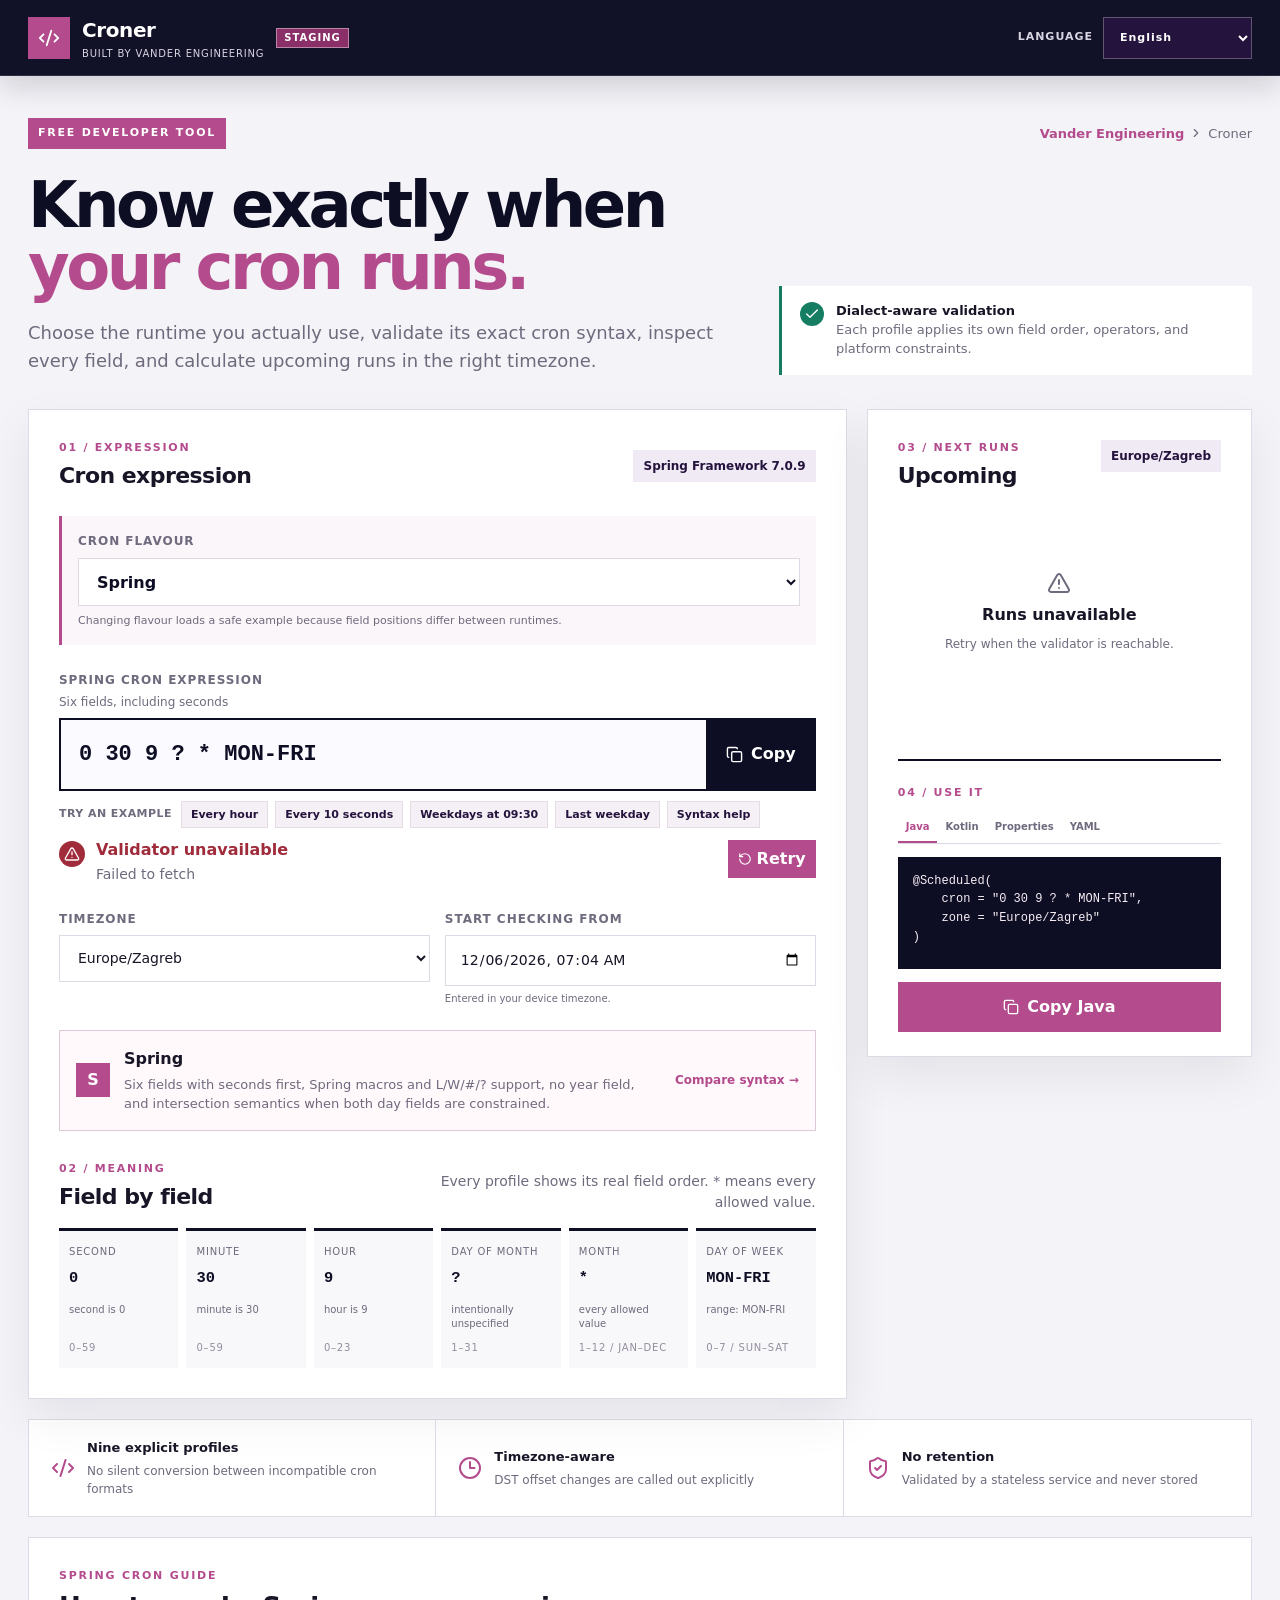
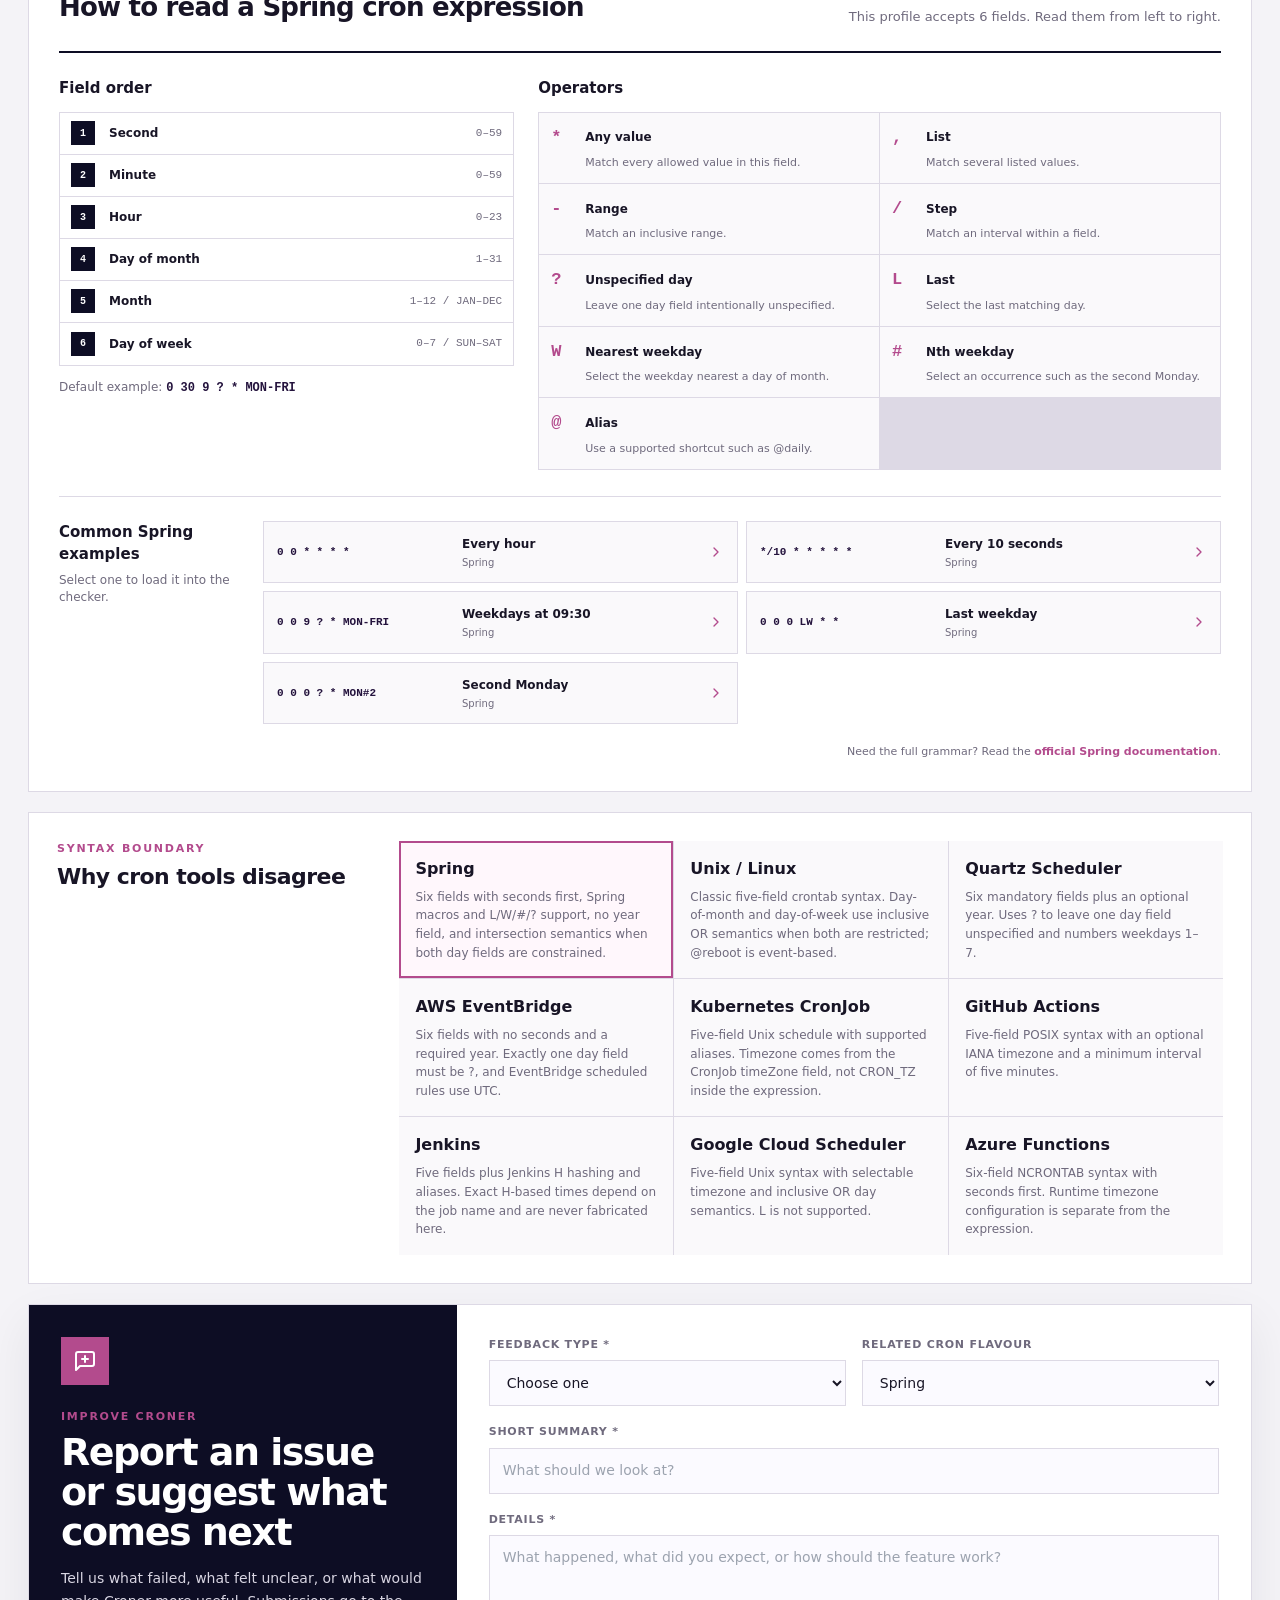
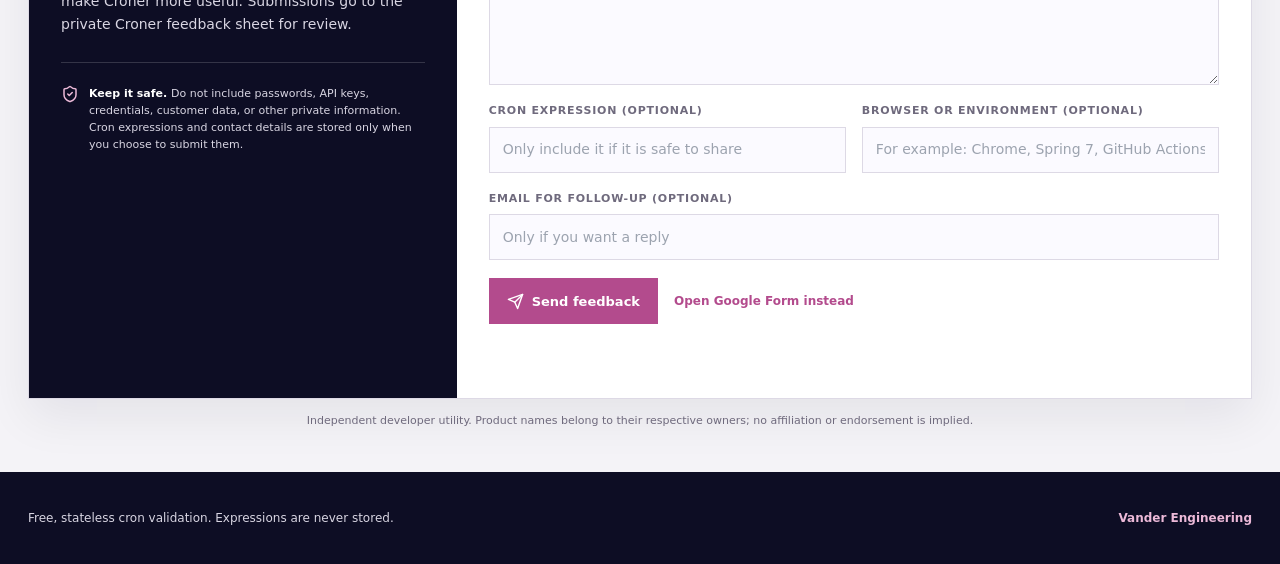
==== commit 871a259a: "feat: add Croner feedback form" ====
--- a/de/index.html
+++ b/de/index.html
@@ -18,8 +18,8 @@
     <link href="https://fonts.googleapis.com/css2?family=Poppins:wght@300;400;500;600;700&display=swap" rel="stylesheet" />
     <meta name="theme-color" content="#0d0d24" />
     <title>Croner — Cron Expression Checker</title>
-    <script type="module" crossorigin src="/assets/index-CDIv0Uh9.js"></script>
-    <link rel="stylesheet" crossorigin href="/assets/index-DsFOWp3N.css">
+    <script type="module" crossorigin src="/assets/index-Bl4LaCuS.js"></script>
+    <link rel="stylesheet" crossorigin href="/assets/index-DU0DcVuM.css">
       <meta name="robots" content="noindex, nofollow" />
   </head>
   <body>
--- a/assets/index-DU0DcVuM.css
+++ b/assets/index-DU0DcVuM.css
@@ -0,0 +1 @@
+*,:before,:after{--tw-border-spacing-x: 0;--tw-border-spacing-y: 0;--tw-translate-x: 0;--tw-translate-y: 0;--tw-rotate: 0;--tw-skew-x: 0;--tw-skew-y: 0;--tw-scale-x: 1;--tw-scale-y: 1;--tw-pan-x: ;--tw-pan-y: ;--tw-pinch-zoom: ;--tw-scroll-snap-strictness: proximity;--tw-gradient-from-position: ;--tw-gradient-via-position: ;--tw-gradient-to-position: ;--tw-ordinal: ;--tw-slashed-zero: ;--tw-numeric-figure: ;--tw-numeric-spacing: ;--tw-numeric-fraction: ;--tw-ring-inset: ;--tw-ring-offset-width: 0px;--tw-ring-offset-color: #fff;--tw-ring-color: rgb(59 130 246 / .5);--tw-ring-offset-shadow: 0 0 #0000;--tw-ring-shadow: 0 0 #0000;--tw-shadow: 0 0 #0000;--tw-shadow-colored: 0 0 #0000;--tw-blur: ;--tw-brightness: ;--tw-contrast: ;--tw-grayscale: ;--tw-hue-rotate: ;--tw-invert: ;--tw-saturate: ;--tw-sepia: ;--tw-drop-shadow: ;--tw-backdrop-blur: ;--tw-backdrop-brightness: ;--tw-backdrop-contrast: ;--tw-backdrop-grayscale: ;--tw-backdrop-hue-rotate: ;--tw-backdrop-invert: ;--tw-backdrop-opacity: ;--tw-backdrop-saturate: ;--tw-backdrop-sepia: ;--tw-contain-size: ;--tw-contain-layout: ;--tw-contain-paint: ;--tw-contain-style: }::backdrop{--tw-border-spacing-x: 0;--tw-border-spacing-y: 0;--tw-translate-x: 0;--tw-translate-y: 0;--tw-rotate: 0;--tw-skew-x: 0;--tw-skew-y: 0;--tw-scale-x: 1;--tw-scale-y: 1;--tw-pan-x: ;--tw-pan-y: ;--tw-pinch-zoom: ;--tw-scroll-snap-strictness: proximity;--tw-gradient-from-position: ;--tw-gradient-via-position: ;--tw-gradient-to-position: ;--tw-ordinal: ;--tw-slashed-zero: ;--tw-numeric-figure: ;--tw-numeric-spacing: ;--tw-numeric-fraction: ;--tw-ring-inset: ;--tw-ring-offset-width: 0px;--tw-ring-offset-color: #fff;--tw-ring-color: rgb(59 130 246 / .5);--tw-ring-offset-shadow: 0 0 #0000;--tw-ring-shadow: 0 0 #0000;--tw-shadow: 0 0 #0000;--tw-shadow-colored: 0 0 #0000;--tw-blur: ;--tw-brightness: ;--tw-contrast: ;--tw-grayscale: ;--tw-hue-rotate: ;--tw-invert: ;--tw-saturate: ;--tw-sepia: ;--tw-drop-shadow: ;--tw-backdrop-blur: ;--tw-backdrop-brightness: ;--tw-backdrop-contrast: ;--tw-backdrop-grayscale: ;--tw-backdrop-hue-rotate: ;--tw-backdrop-invert: ;--tw-backdrop-opacity: ;--tw-backdrop-saturate: ;--tw-backdrop-sepia: ;--tw-contain-size: ;--tw-contain-layout: ;--tw-contain-paint: ;--tw-contain-style: }*,:before,:after{box-sizing:border-box;border-width:0;border-style:solid;border-color:#e5e7eb}:before,:after{--tw-content: ""}html,:host{line-height:1.5;-webkit-text-size-adjust:100%;-moz-tab-size:4;-o-tab-size:4;tab-size:4;font-family:Poppins,Inter,system-ui,sans-serif;font-feature-settings:normal;font-variation-settings:normal;-webkit-tap-highlight-color:transparent}body{margin:0;line-height:inherit}hr{height:0;color:inherit;border-top-width:1px}abbr:where([title]){-webkit-text-decoration:underline dotted;text-decoration:underline dotted}h1,h2,h3,h4,h5,h6{font-size:inherit;font-weight:inherit}a{color:inherit;text-decoration:inherit}b,strong{font-weight:bolder}code,kbd,samp,pre{font-family:ui-monospace,SFMono-Regular,Menlo,Monaco,Consolas,Liberation Mono,Courier New,monospace;font-feature-settings:normal;font-variation-settings:normal;font-size:1em}small{font-size:80%}sub,sup{font-size:75%;line-height:0;position:relative;vertical-align:baseline}sub{bottom:-.25em}sup{top:-.5em}table{text-indent:0;border-color:inherit;border-collapse:collapse}button,input,optgroup,select,textarea{font-family:inherit;font-feature-settings:inherit;font-variation-settings:inherit;font-size:100%;font-weight:inherit;line-height:inherit;letter-spacing:inherit;color:inherit;margin:0;padding:0}button,select{text-transform:none}button,input:where([type=button]),input:where([type=reset]),input:where([type=submit]){-webkit-appearance:button;background-color:transparent;background-image:none}:-moz-focusring{outline:auto}:-moz-ui-invalid{box-shadow:none}progress{vertical-align:baseline}::-webkit-inner-spin-button,::-webkit-outer-spin-button{height:auto}[type=search]{-webkit-appearance:textfield;outline-offset:-2px}::-webkit-search-decoration{-webkit-appearance:none}::-webkit-file-upload-button{-webkit-appearance:button;font:inherit}summary{display:list-item}blockquote,dl,dd,h1,h2,h3,h4,h5,h6,hr,figure,p,pre{margin:0}fieldset{margin:0;padding:0}legend{padding:0}ol,ul,menu{list-style:none;margin:0;padding:0}dialog{padding:0}textarea{resize:vertical}input::-moz-placeholder,textarea::-moz-placeholder{opacity:1;color:#9ca3af}input::placeholder,textarea::placeholder{opacity:1;color:#9ca3af}button,[role=button]{cursor:pointer}:disabled{cursor:default}img,svg,video,canvas,audio,iframe,embed,object{display:block;vertical-align:middle}img,video{max-width:100%;height:auto}[hidden]:where(:not([hidden=until-found])){display:none}html{scroll-behavior:smooth}body{overflow-x:hidden;--tw-bg-opacity: 1;background-color:rgb(255 255 255 / var(--tw-bg-opacity, 1));font-family:Poppins,Inter,system-ui,sans-serif;--tw-text-opacity: 1;color:rgb(17 17 17 / var(--tw-text-opacity, 1))}body *::-moz-selection{--tw-bg-opacity: 1;background-color:rgb(179 75 141 / var(--tw-bg-opacity, 1));--tw-text-opacity: 1;color:rgb(255 255 255 / var(--tw-text-opacity, 1))}body *::selection{--tw-bg-opacity: 1;background-color:rgb(179 75 141 / var(--tw-bg-opacity, 1));--tw-text-opacity: 1;color:rgb(255 255 255 / var(--tw-text-opacity, 1))}body::-moz-selection{--tw-bg-opacity: 1;background-color:rgb(179 75 141 / var(--tw-bg-opacity, 1));--tw-text-opacity: 1;color:rgb(255 255 255 / var(--tw-text-opacity, 1))}body::selection{--tw-bg-opacity: 1;background-color:rgb(179 75 141 / var(--tw-bg-opacity, 1));--tw-text-opacity: 1;color:rgb(255 255 255 / var(--tw-text-opacity, 1))}body{-webkit-font-smoothing:antialiased;-moz-osx-font-smoothing:grayscale}h1,h2,h3,h4,h5,h6{font-family:Poppins,Inter,system-ui,sans-serif;font-weight:600}:focus-visible{outline:2px solid transparent;outline-offset:2px;--tw-ring-offset-shadow: var(--tw-ring-inset) 0 0 0 var(--tw-ring-offset-width) var(--tw-ring-offset-color);--tw-ring-shadow: var(--tw-ring-inset) 0 0 0 calc(2px + var(--tw-ring-offset-width)) var(--tw-ring-color);box-shadow:var(--tw-ring-offset-shadow),var(--tw-ring-shadow),var(--tw-shadow, 0 0 #0000);--tw-ring-opacity: 1;--tw-ring-color: rgb(179 75 141 / var(--tw-ring-opacity, 1));--tw-ring-offset-width: 2px}.container{width:100%}@media (min-width: 640px){.container{max-width:640px}}@media (min-width: 768px){.container{max-width:768px}}@media (min-width: 1024px){.container{max-width:1024px}}@media (min-width: 1280px){.container{max-width:1280px}}@media (min-width: 1536px){.container{max-width:1536px}}.pointer-events-none{pointer-events:none}.fixed{position:fixed}.absolute{position:absolute}.relative{position:relative}.inset-0{top:0;right:0;bottom:0;left:0}.-bottom-1{bottom:-.25rem}.-right-1{right:-.25rem}.-right-32{right:-8rem}.left-0{left:0}.left-1\/2{left:50%}.left-4{left:1rem}.right-0{right:0}.top-0{top:0}.top-1\/2{top:50%}.top-24{top:6rem}.top-4{top:1rem}.top-full{top:100%}.z-0{z-index:0}.z-10{z-index:10}.z-50{z-index:50}.z-\[100\]{z-index:100}.z-\[1\]{z-index:1}.z-\[60\]{z-index:60}.z-\[70\]{z-index:70}.order-1{order:1}.order-2{order:2}.mx-auto{margin-left:auto;margin-right:auto}.my-10{margin-top:2.5rem;margin-bottom:2.5rem}.my-12{margin-top:3rem;margin-bottom:3rem}.my-8{margin-top:2rem;margin-bottom:2rem}.mb-10{margin-bottom:2.5rem}.mb-12{margin-bottom:3rem}.mb-14{margin-bottom:3.5rem}.mb-16{margin-bottom:4rem}.mb-24{margin-bottom:6rem}.mb-4{margin-bottom:1rem}.mb-5{margin-bottom:1.25rem}.mb-6{margin-bottom:1.5rem}.mb-8{margin-bottom:2rem}.mb-\[9px\]{margin-bottom:9px}.ml-6{margin-left:1.5rem}.ml-auto{margin-left:auto}.mr-2{margin-right:.5rem}.mt-0\.5{margin-top:.125rem}.mt-1{margin-top:.25rem}.mt-10{margin-top:2.5rem}.mt-12{margin-top:3rem}.mt-14{margin-top:3.5rem}.mt-16{margin-top:4rem}.mt-2{margin-top:.5rem}.mt-20{margin-top:5rem}.mt-3{margin-top:.75rem}.mt-4{margin-top:1rem}.mt-5{margin-top:1.25rem}.mt-6{margin-top:1.5rem}.mt-7{margin-top:1.75rem}.mt-8{margin-top:2rem}.mt-auto{margin-top:auto}.line-clamp-2{overflow:hidden;display:-webkit-box;-webkit-box-orient:vertical;-webkit-line-clamp:2}.line-clamp-3{overflow:hidden;display:-webkit-box;-webkit-box-orient:vertical;-webkit-line-clamp:3}.\!block{display:block!important}.block{display:block}.inline-block{display:inline-block}.flex{display:flex}.inline-flex{display:inline-flex}.grid{display:grid}.contents{display:contents}.hidden{display:none}.h-1\.5{height:.375rem}.h-10{height:2.5rem}.h-11{height:2.75rem}.h-12{height:3rem}.h-16{height:4rem}.h-3{height:.75rem}.h-3\.5{height:.875rem}.h-4{height:1rem}.h-5{height:1.25rem}.h-56{height:14rem}.h-6{height:1.5rem}.h-64{height:16rem}.h-7{height:1.75rem}.h-8{height:2rem}.h-96{height:24rem}.h-\[1\.5px\]{height:1.5px}.h-\[2px\]{height:2px}.h-\[300px\]{height:300px}.h-\[36px\]{height:36px}.h-\[400px\]{height:400px}.h-\[66px\]{height:66px}.h-auto{height:auto}.h-full{height:100%}.min-h-\[70vh\]{min-height:70vh}.min-h-screen{min-height:100vh}.w-1\.5{width:.375rem}.w-10{width:2.5rem}.w-11{width:2.75rem}.w-12{width:3rem}.w-16{width:4rem}.w-20{width:5rem}.w-3{width:.75rem}.w-3\.5{width:.875rem}.w-4{width:1rem}.w-5{width:1.25rem}.w-6{width:1.5rem}.w-64{width:16rem}.w-7{width:1.75rem}.w-8{width:2rem}.w-80{width:20rem}.w-96{width:24rem}.w-\[161px\]{width:161px}.w-\[24px\]{width:24px}.w-\[36px\]{width:36px}.w-auto{width:auto}.w-fit{width:-moz-fit-content;width:fit-content}.w-full{width:100%}.min-w-0{min-width:0px}.min-w-\[200px\]{min-width:200px}.min-w-\[760px\]{min-width:760px}.max-w-2xl{max-width:42rem}.max-w-3xl{max-width:48rem}.max-w-4xl{max-width:56rem}.max-w-5xl{max-width:64rem}.max-w-6xl{max-width:72rem}.max-w-\[200px\]{max-width:200px}.max-w-lg{max-width:32rem}.max-w-md{max-width:28rem}.max-w-none{max-width:none}.max-w-screen-2xl{max-width:1536px}.max-w-sm{max-width:24rem}.max-w-xl{max-width:36rem}.flex-none{flex:none}.shrink-0{flex-shrink:0}.flex-grow{flex-grow:1}.-translate-x-1\/2{--tw-translate-x: -50%;transform:translate(var(--tw-translate-x),var(--tw-translate-y)) rotate(var(--tw-rotate)) skew(var(--tw-skew-x)) skewY(var(--tw-skew-y)) scaleX(var(--tw-scale-x)) scaleY(var(--tw-scale-y))}.-translate-y-1\/2{--tw-translate-y: -50%;transform:translate(var(--tw-translate-x),var(--tw-translate-y)) rotate(var(--tw-rotate)) skew(var(--tw-skew-x)) skewY(var(--tw-skew-y)) scaleX(var(--tw-scale-x)) scaleY(var(--tw-scale-y))}.-translate-y-full{--tw-translate-y: -100%;transform:translate(var(--tw-translate-x),var(--tw-translate-y)) rotate(var(--tw-rotate)) skew(var(--tw-skew-x)) skewY(var(--tw-skew-y)) scaleX(var(--tw-scale-x)) scaleY(var(--tw-scale-y))}.translate-y-0{--tw-translate-y: 0px;transform:translate(var(--tw-translate-x),var(--tw-translate-y)) rotate(var(--tw-rotate)) skew(var(--tw-skew-x)) skewY(var(--tw-skew-y)) scaleX(var(--tw-scale-x)) scaleY(var(--tw-scale-y))}.translate-y-6{--tw-translate-y: 1.5rem;transform:translate(var(--tw-translate-x),var(--tw-translate-y)) rotate(var(--tw-rotate)) skew(var(--tw-skew-x)) skewY(var(--tw-skew-y)) scaleX(var(--tw-scale-x)) scaleY(var(--tw-scale-y))}.-rotate-45{--tw-rotate: -45deg;transform:translate(var(--tw-translate-x),var(--tw-translate-y)) rotate(var(--tw-rotate)) skew(var(--tw-skew-x)) skewY(var(--tw-skew-y)) scaleX(var(--tw-scale-x)) scaleY(var(--tw-scale-y))}.rotate-180{--tw-rotate: 180deg;transform:translate(var(--tw-translate-x),var(--tw-translate-y)) rotate(var(--tw-rotate)) skew(var(--tw-skew-x)) skewY(var(--tw-skew-y)) scaleX(var(--tw-scale-x)) scaleY(var(--tw-scale-y))}.rotate-45{--tw-rotate: 45deg;transform:translate(var(--tw-translate-x),var(--tw-translate-y)) rotate(var(--tw-rotate)) skew(var(--tw-skew-x)) skewY(var(--tw-skew-y)) scaleX(var(--tw-scale-x)) scaleY(var(--tw-scale-y))}.transform{transform:translate(var(--tw-translate-x),var(--tw-translate-y)) rotate(var(--tw-rotate)) skew(var(--tw-skew-x)) skewY(var(--tw-skew-y)) scaleX(var(--tw-scale-x)) scaleY(var(--tw-scale-y))}@keyframes pulse{50%{opacity:.5}}.animate-pulse{animation:pulse 2s cubic-bezier(.4,0,.6,1) infinite}@keyframes spin{to{transform:rotate(360deg)}}.animate-spin{animation:spin 1s linear infinite}.cursor-default{cursor:default}.cursor-not-allowed{cursor:not-allowed}.resize-none{resize:none}.scroll-mt-24{scroll-margin-top:6rem}.list-outside{list-style-position:outside}.list-disc{list-style-type:disc}.grid-cols-1{grid-template-columns:repeat(1,minmax(0,1fr))}.grid-cols-2{grid-template-columns:repeat(2,minmax(0,1fr))}.flex-col{flex-direction:column}.flex-wrap{flex-wrap:wrap}.items-start{align-items:flex-start}.items-end{align-items:flex-end}.items-center{align-items:center}.justify-start{justify-content:flex-start}.justify-end{justify-content:flex-end}.justify-center{justify-content:center}.justify-between{justify-content:space-between}.gap-1{gap:.25rem}.gap-1\.5{gap:.375rem}.gap-10{gap:2.5rem}.gap-12{gap:3rem}.gap-14{gap:3.5rem}.gap-16{gap:4rem}.gap-2{gap:.5rem}.gap-20{gap:5rem}.gap-24{gap:6rem}.gap-3{gap:.75rem}.gap-4{gap:1rem}.gap-5{gap:1.25rem}.gap-6{gap:1.5rem}.gap-8{gap:2rem}.gap-px{gap:1px}.gap-x-6{-moz-column-gap:1.5rem;column-gap:1.5rem}.gap-y-5{row-gap:1.25rem}.space-x-2>:not([hidden])~:not([hidden]){--tw-space-x-reverse: 0;margin-right:calc(.5rem * var(--tw-space-x-reverse));margin-left:calc(.5rem * calc(1 - var(--tw-space-x-reverse)))}.space-y-10>:not([hidden])~:not([hidden]){--tw-space-y-reverse: 0;margin-top:calc(2.5rem * calc(1 - var(--tw-space-y-reverse)));margin-bottom:calc(2.5rem * var(--tw-space-y-reverse))}.space-y-12>:not([hidden])~:not([hidden]){--tw-space-y-reverse: 0;margin-top:calc(3rem * calc(1 - var(--tw-space-y-reverse)));margin-bottom:calc(3rem * var(--tw-space-y-reverse))}.space-y-3>:not([hidden])~:not([hidden]){--tw-space-y-reverse: 0;margin-top:calc(.75rem * calc(1 - var(--tw-space-y-reverse)));margin-bottom:calc(.75rem * var(--tw-space-y-reverse))}.space-y-4>:not([hidden])~:not([hidden]){--tw-space-y-reverse: 0;margin-top:calc(1rem * calc(1 - var(--tw-space-y-reverse)));margin-bottom:calc(1rem * var(--tw-space-y-reverse))}.space-y-5>:not([hidden])~:not([hidden]){--tw-space-y-reverse: 0;margin-top:calc(1.25rem * calc(1 - var(--tw-space-y-reverse)));margin-bottom:calc(1.25rem * var(--tw-space-y-reverse))}.space-y-8>:not([hidden])~:not([hidden]){--tw-space-y-reverse: 0;margin-top:calc(2rem * calc(1 - var(--tw-space-y-reverse)));margin-bottom:calc(2rem * var(--tw-space-y-reverse))}.overflow-hidden{overflow:hidden}.overflow-x-auto{overflow-x:auto}.overflow-y-auto{overflow-y:auto}.overflow-x-hidden{overflow-x:hidden}.whitespace-nowrap{white-space:nowrap}.break-all{word-break:break-all}.rounded-2xl{border-radius:1rem}.rounded-3xl{border-radius:1.5rem}.rounded-\[2rem\]{border-radius:2rem}.rounded-full{border-radius:9999px}.rounded-lg{border-radius:.5rem}.rounded-md{border-radius:.375rem}.rounded-sm{border-radius:.125rem}.rounded-xl{border-radius:.75rem}.border{border-width:1px}.border-4{border-width:4px}.border-y{border-top-width:1px;border-bottom-width:1px}.border-b{border-bottom-width:1px}.border-b-2{border-bottom-width:2px}.border-l-2{border-left-width:2px}.border-l-4{border-left-width:4px}.border-t{border-top-width:1px}.border-t-2{border-top-width:2px}.border-\[\#9bd9c9\]{--tw-border-opacity: 1;border-color:rgb(155 217 201 / var(--tw-border-opacity, 1))}.border-\[\#e7c0d7\]{--tw-border-opacity: 1;border-color:rgb(231 192 215 / var(--tw-border-opacity, 1))}.border-green-100{--tw-border-opacity: 1;border-color:rgb(220 252 231 / var(--tw-border-opacity, 1))}.border-green-200{--tw-border-opacity: 1;border-color:rgb(187 247 208 / var(--tw-border-opacity, 1))}.border-red-100{--tw-border-opacity: 1;border-color:rgb(254 226 226 / var(--tw-border-opacity, 1))}.border-red-200{--tw-border-opacity: 1;border-color:rgb(254 202 202 / var(--tw-border-opacity, 1))}.border-red-500{--tw-border-opacity: 1;border-color:rgb(239 68 68 / var(--tw-border-opacity, 1))}.border-transparent{border-color:transparent}.border-vander-100{--tw-border-opacity: 1;border-color:rgb(245 245 245 / var(--tw-border-opacity, 1))}.border-vander-200{--tw-border-opacity: 1;border-color:rgb(229 229 229 / var(--tw-border-opacity, 1))}.border-vander-200\/50{border-color:#e5e5e580}.border-vander-300{--tw-border-opacity: 1;border-color:rgb(176 176 176 / var(--tw-border-opacity, 1))}.border-vander-900{--tw-border-opacity: 1;border-color:rgb(17 17 17 / var(--tw-border-opacity, 1))}.border-vander-accent{--tw-border-opacity: 1;border-color:rgb(179 75 141 / var(--tw-border-opacity, 1))}.border-vander-accent-light\/60{border-color:#d994bf99}.border-vander-accent\/10{border-color:#b34b8d1a}.border-vander-accent\/20{border-color:#b34b8d33}.border-vander-navy{--tw-border-opacity: 1;border-color:rgb(13 13 36 / var(--tw-border-opacity, 1))}.border-white{--tw-border-opacity: 1;border-color:rgb(255 255 255 / var(--tw-border-opacity, 1))}.border-white\/10{border-color:#ffffff1a}.border-white\/15{border-color:#ffffff26}.border-white\/20{border-color:#fff3}.border-white\/40{border-color:#fff6}.border-white\/5{border-color:#ffffff0d}.border-white\/70{border-color:#ffffffb3}.bg-\[\#f3fbf8\]{--tw-bg-opacity: 1;background-color:rgb(243 251 248 / var(--tw-bg-opacity, 1))}.bg-\[\#fcf7fa\]{--tw-bg-opacity: 1;background-color:rgb(252 247 250 / var(--tw-bg-opacity, 1))}.bg-current{background-color:currentColor}.bg-emerald-400{--tw-bg-opacity: 1;background-color:rgb(52 211 153 / var(--tw-bg-opacity, 1))}.bg-green-50{--tw-bg-opacity: 1;background-color:rgb(240 253 244 / var(--tw-bg-opacity, 1))}.bg-red-50{--tw-bg-opacity: 1;background-color:rgb(254 242 242 / var(--tw-bg-opacity, 1))}.bg-transparent{background-color:transparent}.bg-vander-100{--tw-bg-opacity: 1;background-color:rgb(245 245 245 / var(--tw-bg-opacity, 1))}.bg-vander-100\/10{background-color:#f5f5f51a}.bg-vander-100\/20{background-color:#f5f5f533}.bg-vander-100\/30{background-color:#f5f5f54d}.bg-vander-100\/40{background-color:#f5f5f566}.bg-vander-100\/50{background-color:#f5f5f580}.bg-vander-200{--tw-bg-opacity: 1;background-color:rgb(229 229 229 / var(--tw-bg-opacity, 1))}.bg-vander-accent{--tw-bg-opacity: 1;background-color:rgb(179 75 141 / var(--tw-bg-opacity, 1))}.bg-vander-accent-dark{--tw-bg-opacity: 1;background-color:rgb(138 53 106 / var(--tw-bg-opacity, 1))}.bg-vander-accent\/10{background-color:#b34b8d1a}.bg-vander-accent\/20{background-color:#b34b8d33}.bg-vander-navy{--tw-bg-opacity: 1;background-color:rgb(13 13 36 / var(--tw-bg-opacity, 1))}.bg-vander-navy-dark{--tw-bg-opacity: 1;background-color:rgb(7 7 21 / var(--tw-bg-opacity, 1))}.bg-vander-navy\/50{background-color:#0d0d2480}.bg-vander-navy\/60{background-color:#0d0d2499}.bg-vander-navy\/80{background-color:#0d0d24cc}.bg-vander-navy\/95{background-color:#0d0d24f2}.bg-white{--tw-bg-opacity: 1;background-color:rgb(255 255 255 / var(--tw-bg-opacity, 1))}.bg-white\/10{background-color:#ffffff1a}.bg-white\/15{background-color:#ffffff26}.bg-white\/80{background-color:#fffc}.bg-white\/\[0\.05\]{background-color:#ffffff0d}.bg-white\/\[0\.06\]{background-color:#ffffff0f}.bg-white\/\[0\.07\]{background-color:#ffffff12}.bg-gradient-to-br{background-image:linear-gradient(to bottom right,var(--tw-gradient-stops))}.from-vander-navy\/80{--tw-gradient-from: rgb(13 13 36 / .8) var(--tw-gradient-from-position);--tw-gradient-to: rgb(13 13 36 / 0) var(--tw-gradient-to-position);--tw-gradient-stops: var(--tw-gradient-from), var(--tw-gradient-to)}.via-vander-purple-deep\/40{--tw-gradient-to: rgb(31 10 56 / 0) var(--tw-gradient-to-position);--tw-gradient-stops: var(--tw-gradient-from), rgb(31 10 56 / .4) var(--tw-gradient-via-position), var(--tw-gradient-to)}.to-transparent{--tw-gradient-to: transparent var(--tw-gradient-to-position)}.object-contain{-o-object-fit:contain;object-fit:contain}.object-cover{-o-object-fit:cover;object-fit:cover}.p-10{padding:2.5rem}.p-12{padding:3rem}.p-2{padding:.5rem}.p-3{padding:.75rem}.p-4{padding:1rem}.p-5{padding:1.25rem}.p-6{padding:1.5rem}.p-7{padding:1.75rem}.p-8{padding:2rem}.px-3{padding-left:.75rem;padding-right:.75rem}.px-4{padding-left:1rem;padding-right:1rem}.px-6{padding-left:1.5rem;padding-right:1.5rem}.px-8{padding-left:2rem;padding-right:2rem}.py-1{padding-top:.25rem;padding-bottom:.25rem}.py-1\.5{padding-top:.375rem;padding-bottom:.375rem}.py-2{padding-top:.5rem;padding-bottom:.5rem}.py-20{padding-top:5rem;padding-bottom:5rem}.py-24{padding-top:6rem;padding-bottom:6rem}.py-3{padding-top:.75rem;padding-bottom:.75rem}.py-4{padding-top:1rem;padding-bottom:1rem}.py-5{padding-top:1.25rem;padding-bottom:1.25rem}.py-\[1px\]{padding-top:1px;padding-bottom:1px}.py-\[5px\]{padding-top:5px;padding-bottom:5px}.pb-1{padding-bottom:.25rem}.pb-10{padding-bottom:2.5rem}.pb-12{padding-bottom:3rem}.pb-2{padding-bottom:.5rem}.pb-20{padding-bottom:5rem}.pb-24{padding-bottom:6rem}.pb-32{padding-bottom:8rem}.pb-4{padding-bottom:1rem}.pb-6{padding-bottom:1.5rem}.pb-8{padding-bottom:2rem}.pl-4{padding-left:1rem}.pt-10{padding-top:2.5rem}.pt-12{padding-top:3rem}.pt-16{padding-top:4rem}.pt-24{padding-top:6rem}.pt-28{padding-top:7rem}.pt-32{padding-top:8rem}.pt-4{padding-top:1rem}.pt-40{padding-top:10rem}.pt-48{padding-top:12rem}.pt-5{padding-top:1.25rem}.pt-6{padding-top:1.5rem}.pt-8{padding-top:2rem}.text-left{text-align:left}.text-center{text-align:center}.text-right{text-align:right}.font-mono{font-family:ui-monospace,SFMono-Regular,Menlo,Monaco,Consolas,Liberation Mono,Courier New,monospace}.font-sans{font-family:Poppins,Inter,system-ui,sans-serif}.text-2xl{font-size:1.5rem;line-height:2rem}.text-3xl{font-size:1.875rem;line-height:2.25rem}.text-4xl{font-size:2.25rem;line-height:2.5rem}.text-5xl{font-size:3rem;line-height:1}.text-8xl{font-size:6rem;line-height:1}.text-\[10px\]{font-size:10px}.text-\[11px\]{font-size:11px}.text-\[13px\]{font-size:13px}.text-\[15px\]{font-size:15px}.text-base{font-size:1rem;line-height:1.5rem}.text-lg{font-size:1.125rem;line-height:1.75rem}.text-sm{font-size:.875rem;line-height:1.25rem}.text-xl{font-size:1.25rem;line-height:1.75rem}.text-xs{font-size:.75rem;line-height:1rem}.font-bold{font-weight:700}.font-light{font-weight:300}.font-medium{font-weight:500}.font-semibold{font-weight:600}.uppercase{text-transform:uppercase}.italic{font-style:italic}.ordinal{--tw-ordinal: ordinal;font-variant-numeric:var(--tw-ordinal) var(--tw-slashed-zero) var(--tw-numeric-figure) var(--tw-numeric-spacing) var(--tw-numeric-fraction)}.leading-none{line-height:1}.leading-relaxed{line-height:1.625}.leading-relaxed-body{line-height:1.8}.leading-tight{line-height:1.25}.leading-tight-heading{line-height:1.05}.tracking-mega-wide{letter-spacing:.5em}.tracking-nav{letter-spacing:.18em}.tracking-super-wide{letter-spacing:.3em}.tracking-tight{letter-spacing:-.025em}.tracking-wider{letter-spacing:.05em}.tracking-widest{letter-spacing:.1em}.text-\[\#0d8067\]{--tw-text-opacity: 1;color:rgb(13 128 103 / var(--tw-text-opacity, 1))}.text-emerald-300{--tw-text-opacity: 1;color:rgb(110 231 183 / var(--tw-text-opacity, 1))}.text-gray-900{--tw-text-opacity: 1;color:rgb(17 24 39 / var(--tw-text-opacity, 1))}.text-green-700{--tw-text-opacity: 1;color:rgb(21 128 61 / var(--tw-text-opacity, 1))}.text-green-800{--tw-text-opacity: 1;color:rgb(22 101 52 / var(--tw-text-opacity, 1))}.text-red-500{--tw-text-opacity: 1;color:rgb(239 68 68 / var(--tw-text-opacity, 1))}.text-red-700{--tw-text-opacity: 1;color:rgb(185 28 28 / var(--tw-text-opacity, 1))}.text-red-800{--tw-text-opacity: 1;color:rgb(153 27 27 / var(--tw-text-opacity, 1))}.text-vander-100{--tw-text-opacity: 1;color:rgb(245 245 245 / var(--tw-text-opacity, 1))}.text-vander-200{--tw-text-opacity: 1;color:rgb(229 229 229 / var(--tw-text-opacity, 1))}.text-vander-300{--tw-text-opacity: 1;color:rgb(176 176 176 / var(--tw-text-opacity, 1))}.text-vander-400{--tw-text-opacity: 1;color:rgb(136 136 136 / var(--tw-text-opacity, 1))}.text-vander-500{--tw-text-opacity: 1;color:rgb(85 85 85 / var(--tw-text-opacity, 1))}.text-vander-600{--tw-text-opacity: 1;color:rgb(68 68 68 / var(--tw-text-opacity, 1))}.text-vander-900{--tw-text-opacity: 1;color:rgb(17 17 17 / var(--tw-text-opacity, 1))}.text-vander-accent{--tw-text-opacity: 1;color:rgb(179 75 141 / var(--tw-text-opacity, 1))}.text-vander-accent-dark{--tw-text-opacity: 1;color:rgb(138 53 106 / var(--tw-text-opacity, 1))}.text-vander-accent-light{--tw-text-opacity: 1;color:rgb(217 148 191 / var(--tw-text-opacity, 1))}.text-vander-navy{--tw-text-opacity: 1;color:rgb(13 13 36 / var(--tw-text-opacity, 1))}.text-white{--tw-text-opacity: 1;color:rgb(255 255 255 / var(--tw-text-opacity, 1))}.text-white\/15{color:#ffffff26}.text-white\/60{color:#fff9}.text-white\/70{color:#ffffffb3}.text-white\/90{color:#ffffffe6}.opacity-0{opacity:0}.opacity-100{opacity:1}.opacity-20{opacity:.2}.opacity-80{opacity:.8}.opacity-90{opacity:.9}.mix-blend-multiply{mix-blend-mode:multiply}.shadow-2xl{--tw-shadow: 0 25px 50px -12px rgb(0 0 0 / .25);--tw-shadow-colored: 0 25px 50px -12px var(--tw-shadow-color);box-shadow:var(--tw-ring-offset-shadow, 0 0 #0000),var(--tw-ring-shadow, 0 0 #0000),var(--tw-shadow)}.shadow-lg{--tw-shadow: 0 10px 15px -3px rgb(0 0 0 / .1), 0 4px 6px -4px rgb(0 0 0 / .1);--tw-shadow-colored: 0 10px 15px -3px var(--tw-shadow-color), 0 4px 6px -4px var(--tw-shadow-color);box-shadow:var(--tw-ring-offset-shadow, 0 0 #0000),var(--tw-ring-shadow, 0 0 #0000),var(--tw-shadow)}.shadow-md{--tw-shadow: 0 4px 6px -1px rgb(0 0 0 / .1), 0 2px 4px -2px rgb(0 0 0 / .1);--tw-shadow-colored: 0 4px 6px -1px var(--tw-shadow-color), 0 2px 4px -2px var(--tw-shadow-color);box-shadow:var(--tw-ring-offset-shadow, 0 0 #0000),var(--tw-ring-shadow, 0 0 #0000),var(--tw-shadow)}.shadow-sm{--tw-shadow: 0 1px 2px 0 rgb(0 0 0 / .05);--tw-shadow-colored: 0 1px 2px 0 var(--tw-shadow-color);box-shadow:var(--tw-ring-offset-shadow, 0 0 #0000),var(--tw-ring-shadow, 0 0 #0000),var(--tw-shadow)}.shadow-xl{--tw-shadow: 0 20px 25px -5px rgb(0 0 0 / .1), 0 8px 10px -6px rgb(0 0 0 / .1);--tw-shadow-colored: 0 20px 25px -5px var(--tw-shadow-color), 0 8px 10px -6px var(--tw-shadow-color);box-shadow:var(--tw-ring-offset-shadow, 0 0 #0000),var(--tw-ring-shadow, 0 0 #0000),var(--tw-shadow)}.shadow-vander-accent\/20{--tw-shadow-color: rgb(179 75 141 / .2);--tw-shadow: var(--tw-shadow-colored)}.outline-none{outline:2px solid transparent;outline-offset:2px}.blur-3xl{--tw-blur: blur(64px);filter:var(--tw-blur) var(--tw-brightness) var(--tw-contrast) var(--tw-grayscale) var(--tw-hue-rotate) var(--tw-invert) var(--tw-saturate) var(--tw-sepia) var(--tw-drop-shadow)}.brightness-0{--tw-brightness: brightness(0);filter:var(--tw-blur) var(--tw-brightness) var(--tw-contrast) var(--tw-grayscale) var(--tw-hue-rotate) var(--tw-invert) var(--tw-saturate) var(--tw-sepia) var(--tw-drop-shadow)}.contrast-\[2\]{--tw-contrast: contrast(2);filter:var(--tw-blur) var(--tw-brightness) var(--tw-contrast) var(--tw-grayscale) var(--tw-hue-rotate) var(--tw-invert) var(--tw-saturate) var(--tw-sepia) var(--tw-drop-shadow)}.grayscale{--tw-grayscale: grayscale(100%);filter:var(--tw-blur) var(--tw-brightness) var(--tw-contrast) var(--tw-grayscale) var(--tw-hue-rotate) var(--tw-invert) var(--tw-saturate) var(--tw-sepia) var(--tw-drop-shadow)}.invert{--tw-invert: invert(100%);filter:var(--tw-blur) var(--tw-brightness) var(--tw-contrast) var(--tw-grayscale) var(--tw-hue-rotate) var(--tw-invert) var(--tw-saturate) var(--tw-sepia) var(--tw-drop-shadow)}.filter{filter:var(--tw-blur) var(--tw-brightness) var(--tw-contrast) var(--tw-grayscale) var(--tw-hue-rotate) var(--tw-invert) var(--tw-saturate) var(--tw-sepia) var(--tw-drop-shadow)}.backdrop-blur-md{--tw-backdrop-blur: blur(12px);-webkit-backdrop-filter:var(--tw-backdrop-blur) var(--tw-backdrop-brightness) var(--tw-backdrop-contrast) var(--tw-backdrop-grayscale) var(--tw-backdrop-hue-rotate) var(--tw-backdrop-invert) var(--tw-backdrop-opacity) var(--tw-backdrop-saturate) var(--tw-backdrop-sepia);backdrop-filter:var(--tw-backdrop-blur) var(--tw-backdrop-brightness) var(--tw-backdrop-contrast) var(--tw-backdrop-grayscale) var(--tw-backdrop-hue-rotate) var(--tw-backdrop-invert) var(--tw-backdrop-opacity) var(--tw-backdrop-saturate) var(--tw-backdrop-sepia)}.backdrop-blur-sm{--tw-backdrop-blur: blur(4px);-webkit-backdrop-filter:var(--tw-backdrop-blur) var(--tw-backdrop-brightness) var(--tw-backdrop-contrast) var(--tw-backdrop-grayscale) var(--tw-backdrop-hue-rotate) var(--tw-backdrop-invert) var(--tw-backdrop-opacity) var(--tw-backdrop-saturate) var(--tw-backdrop-sepia);backdrop-filter:var(--tw-backdrop-blur) var(--tw-backdrop-brightness) var(--tw-backdrop-contrast) var(--tw-backdrop-grayscale) var(--tw-backdrop-hue-rotate) var(--tw-backdrop-invert) var(--tw-backdrop-opacity) var(--tw-backdrop-saturate) var(--tw-backdrop-sepia)}.transition-\[height\,width\,filter\]{transition-property:height,width,filter;transition-timing-function:cubic-bezier(.4,0,.2,1);transition-duration:.15s}.transition-all{transition-property:all;transition-timing-function:cubic-bezier(.4,0,.2,1);transition-duration:.15s}.transition-colors{transition-property:color,background-color,border-color,text-decoration-color,fill,stroke;transition-timing-function:cubic-bezier(.4,0,.2,1);transition-duration:.15s}.transition-opacity{transition-property:opacity;transition-timing-function:cubic-bezier(.4,0,.2,1);transition-duration:.15s}.transition-transform{transition-property:transform;transition-timing-function:cubic-bezier(.4,0,.2,1);transition-duration:.15s}.delay-300{transition-delay:.3s}.delay-\[350ms\]{transition-delay:.35s}.duration-1000{transition-duration:1s}.duration-300{transition-duration:.3s}.duration-500{transition-duration:.5s}.duration-700{transition-duration:.7s}.\[animation-delay\:1s\]{animation-delay:1s}.hero-bg{--tw-bg-opacity: 1;background-color:rgb(13 13 36 / var(--tw-bg-opacity, 1));background-image:linear-gradient(135deg,#0d0d24,#1f0a38,#0d0d24);background-size:400% 400%;animation:heroGradient 15s ease infinite}@keyframes heroGradient{0%{background-position:0% 50%}50%{background-position:100% 50%}to{background-position:0% 50%}}.service-card-hover{transition-property:all;transition-duration:.7s;transition-timing-function:cubic-bezier(.4,0,.2,1)}.service-card-hover:hover{--tw-translate-y: -8px;transform:translate(var(--tw-translate-x),var(--tw-translate-y)) rotate(var(--tw-rotate)) skew(var(--tw-skew-x)) skewY(var(--tw-skew-y)) scaleX(var(--tw-scale-x)) scaleY(var(--tw-scale-y))}.btn-primary{display:inline-block;transform:translate(var(--tw-translate-x),var(--tw-translate-y)) rotate(var(--tw-rotate)) skew(var(--tw-skew-x)) skewY(var(--tw-skew-y)) scaleX(var(--tw-scale-x)) scaleY(var(--tw-scale-y));--tw-bg-opacity: 1;background-color:rgb(179 75 141 / var(--tw-bg-opacity, 1));padding:1.25rem 2.5rem;font-size:1.125rem;line-height:1.75rem;font-weight:700;text-transform:uppercase;letter-spacing:.18em;--tw-text-opacity: 1;color:rgb(255 255 255 / var(--tw-text-opacity, 1));outline:2px solid transparent;outline-offset:2px;transition-property:all;transition-timing-function:cubic-bezier(.4,0,.2,1);transition-duration:.3s}.btn-primary:hover{--tw-bg-opacity: 1;background-color:rgb(255 255 255 / var(--tw-bg-opacity, 1));--tw-text-opacity: 1;color:rgb(13 13 36 / var(--tw-text-opacity, 1));--tw-shadow: 0 10px 30px rgba(179,75,141,.4);--tw-shadow-colored: 0 10px 30px var(--tw-shadow-color);box-shadow:var(--tw-ring-offset-shadow, 0 0 #0000),var(--tw-ring-shadow, 0 0 #0000),var(--tw-shadow)}.btn-primary:focus-visible{--tw-ring-offset-shadow: var(--tw-ring-inset) 0 0 0 var(--tw-ring-offset-width) var(--tw-ring-offset-color);--tw-ring-shadow: var(--tw-ring-inset) 0 0 0 calc(2px + var(--tw-ring-offset-width)) var(--tw-ring-color);box-shadow:var(--tw-ring-offset-shadow),var(--tw-ring-shadow),var(--tw-shadow, 0 0 #0000);--tw-ring-opacity: 1;--tw-ring-color: rgb(179 75 141 / var(--tw-ring-opacity, 1));--tw-ring-offset-width: 2px}.btn-primary:active{--tw-scale-x: .95;--tw-scale-y: .95;transform:translate(var(--tw-translate-x),var(--tw-translate-y)) rotate(var(--tw-rotate)) skew(var(--tw-skew-x)) skewY(var(--tw-skew-y)) scaleX(var(--tw-scale-x)) scaleY(var(--tw-scale-y))}.btn-secondary{display:inline-block;border-width:2px;--tw-border-opacity: 1;border-color:rgb(13 13 36 / var(--tw-border-opacity, 1));padding:1rem 2.5rem;font-size:1.125rem;line-height:1.75rem;font-weight:700;text-transform:uppercase;letter-spacing:.18em;--tw-text-opacity: 1;color:rgb(13 13 36 / var(--tw-text-opacity, 1));outline:2px solid transparent;outline-offset:2px;transition-property:all;transition-timing-function:cubic-bezier(.4,0,.2,1);transition-duration:.3s}.btn-secondary:hover{--tw-border-opacity: 1;border-color:rgb(179 75 141 / var(--tw-border-opacity, 1));--tw-bg-opacity: 1;background-color:rgb(179 75 141 / var(--tw-bg-opacity, 1));--tw-text-opacity: 1;color:rgb(255 255 255 / var(--tw-text-opacity, 1))}.btn-secondary:focus-visible{--tw-ring-offset-shadow: var(--tw-ring-inset) 0 0 0 var(--tw-ring-offset-width) var(--tw-ring-offset-color);--tw-ring-shadow: var(--tw-ring-inset) 0 0 0 calc(2px + var(--tw-ring-offset-width)) var(--tw-ring-color);box-shadow:var(--tw-ring-offset-shadow),var(--tw-ring-shadow),var(--tw-shadow, 0 0 #0000);--tw-ring-opacity: 1;--tw-ring-color: rgb(179 75 141 / var(--tw-ring-opacity, 1));--tw-ring-offset-width: 2px}.gradient-text{background-image:linear-gradient(to right,var(--tw-gradient-stops));--tw-gradient-from: #fff var(--tw-gradient-from-position);--tw-gradient-to: rgb(255 255 255 / 0) var(--tw-gradient-to-position);--tw-gradient-stops: var(--tw-gradient-from), var(--tw-gradient-to);--tw-gradient-to: #d994bf var(--tw-gradient-to-position);-webkit-background-clip:text;background-clip:text;color:transparent}.glass-card{border-radius:1rem;border-width:1px;border-color:#ffffff1a;background-color:#ffffff0d;padding:2rem;--tw-backdrop-blur: blur(16px);-webkit-backdrop-filter:var(--tw-backdrop-blur) var(--tw-backdrop-brightness) var(--tw-backdrop-contrast) var(--tw-backdrop-grayscale) var(--tw-backdrop-hue-rotate) var(--tw-backdrop-invert) var(--tw-backdrop-opacity) var(--tw-backdrop-saturate) var(--tw-backdrop-sepia);backdrop-filter:var(--tw-backdrop-blur) var(--tw-backdrop-brightness) var(--tw-backdrop-contrast) var(--tw-backdrop-grayscale) var(--tw-backdrop-hue-rotate) var(--tw-backdrop-invert) var(--tw-backdrop-opacity) var(--tw-backdrop-saturate) var(--tw-backdrop-sepia);transition-property:all;transition-timing-function:cubic-bezier(.4,0,.2,1);transition-duration:.5s}.glass-card:hover{background-color:#ffffff1a}@media (prefers-reduced-motion: reduce){*,:before,:after{animation-duration:.01ms!important;animation-iteration-count:1!important;transition-duration:.01ms!important;scroll-behavior:auto!important}}.hover\:-translate-y-1:hover{--tw-translate-y: -.25rem;transform:translate(var(--tw-translate-x),var(--tw-translate-y)) rotate(var(--tw-rotate)) skew(var(--tw-skew-x)) skewY(var(--tw-skew-y)) scaleX(var(--tw-scale-x)) scaleY(var(--tw-scale-y))}.hover\:border-vander-accent:hover{--tw-border-opacity: 1;border-color:rgb(179 75 141 / var(--tw-border-opacity, 1))}.hover\:border-vander-accent-dark:hover{--tw-border-opacity: 1;border-color:rgb(138 53 106 / var(--tw-border-opacity, 1))}.hover\:border-vander-accent-light:hover{--tw-border-opacity: 1;border-color:rgb(217 148 191 / var(--tw-border-opacity, 1))}.hover\:border-vander-accent\/30:hover{border-color:#b34b8d4d}.hover\:border-vander-accent\/40:hover{border-color:#b34b8d66}.hover\:border-vander-accent\/50:hover{border-color:#b34b8d80}.hover\:border-white:hover{--tw-border-opacity: 1;border-color:rgb(255 255 255 / var(--tw-border-opacity, 1))}.hover\:bg-vander-100\/50:hover{background-color:#f5f5f580}.hover\:bg-vander-accent:hover{--tw-bg-opacity: 1;background-color:rgb(179 75 141 / var(--tw-bg-opacity, 1))}.hover\:bg-white:hover{--tw-bg-opacity: 1;background-color:rgb(255 255 255 / var(--tw-bg-opacity, 1))}.hover\:bg-white\/\[0\.08\]:hover{background-color:#ffffff14}.hover\:text-vander-accent:hover{--tw-text-opacity: 1;color:rgb(179 75 141 / var(--tw-text-opacity, 1))}.hover\:text-vander-accent-dark:hover{--tw-text-opacity: 1;color:rgb(138 53 106 / var(--tw-text-opacity, 1))}.hover\:text-vander-accent-light:hover{--tw-text-opacity: 1;color:rgb(217 148 191 / var(--tw-text-opacity, 1))}.hover\:text-vander-navy:hover{--tw-text-opacity: 1;color:rgb(13 13 36 / var(--tw-text-opacity, 1))}.hover\:text-white:hover{--tw-text-opacity: 1;color:rgb(255 255 255 / var(--tw-text-opacity, 1))}.hover\:shadow-2xl:hover{--tw-shadow: 0 25px 50px -12px rgb(0 0 0 / .25);--tw-shadow-colored: 0 25px 50px -12px var(--tw-shadow-color);box-shadow:var(--tw-ring-offset-shadow, 0 0 #0000),var(--tw-ring-shadow, 0 0 #0000),var(--tw-shadow)}.hover\:shadow-xl:hover{--tw-shadow: 0 20px 25px -5px rgb(0 0 0 / .1), 0 8px 10px -6px rgb(0 0 0 / .1);--tw-shadow-colored: 0 20px 25px -5px var(--tw-shadow-color), 0 8px 10px -6px var(--tw-shadow-color);box-shadow:var(--tw-ring-offset-shadow, 0 0 #0000),var(--tw-ring-shadow, 0 0 #0000),var(--tw-shadow)}.focus\:border-vander-navy:focus{--tw-border-opacity: 1;border-color:rgb(13 13 36 / var(--tw-border-opacity, 1))}.focus-visible\:bg-white\/\[0\.08\]:focus-visible{background-color:#ffffff14}.focus-visible\:text-vander-accent:focus-visible{--tw-text-opacity: 1;color:rgb(179 75 141 / var(--tw-text-opacity, 1))}.focus-visible\:text-vander-accent-light:focus-visible{--tw-text-opacity: 1;color:rgb(217 148 191 / var(--tw-text-opacity, 1))}.focus-visible\:ring-2:focus-visible{--tw-ring-offset-shadow: var(--tw-ring-inset) 0 0 0 var(--tw-ring-offset-width) var(--tw-ring-offset-color);--tw-ring-shadow: var(--tw-ring-inset) 0 0 0 calc(2px + var(--tw-ring-offset-width)) var(--tw-ring-color);box-shadow:var(--tw-ring-offset-shadow),var(--tw-ring-shadow),var(--tw-shadow, 0 0 #0000)}.focus-visible\:ring-vander-accent:focus-visible{--tw-ring-opacity: 1;--tw-ring-color: rgb(179 75 141 / var(--tw-ring-opacity, 1))}.focus-visible\:ring-white:focus-visible{--tw-ring-opacity: 1;--tw-ring-color: rgb(255 255 255 / var(--tw-ring-opacity, 1))}.focus-visible\:ring-offset-2:focus-visible{--tw-ring-offset-width: 2px}.focus-visible\:ring-offset-4:focus-visible{--tw-ring-offset-width: 4px}.focus-visible\:ring-offset-vander-navy:focus-visible{--tw-ring-offset-color: #0d0d24}.focus-visible\:ring-offset-vander-navy-dark:focus-visible{--tw-ring-offset-color: #070715}.active\:scale-95:active{--tw-scale-x: .95;--tw-scale-y: .95;transform:translate(var(--tw-translate-x),var(--tw-translate-y)) rotate(var(--tw-rotate)) skew(var(--tw-skew-x)) skewY(var(--tw-skew-y)) scaleX(var(--tw-scale-x)) scaleY(var(--tw-scale-y))}.group:focus-within .group-focus-within\:text-vander-navy{--tw-text-opacity: 1;color:rgb(13 13 36 / var(--tw-text-opacity, 1))}.group:hover .group-hover\:-translate-x-1{--tw-translate-x: -.25rem;transform:translate(var(--tw-translate-x),var(--tw-translate-y)) rotate(var(--tw-rotate)) skew(var(--tw-skew-x)) skewY(var(--tw-skew-y)) scaleX(var(--tw-scale-x)) scaleY(var(--tw-scale-y))}.group:hover .group-hover\:translate-x-1{--tw-translate-x: .25rem;transform:translate(var(--tw-translate-x),var(--tw-translate-y)) rotate(var(--tw-rotate)) skew(var(--tw-skew-x)) skewY(var(--tw-skew-y)) scaleX(var(--tw-scale-x)) scaleY(var(--tw-scale-y))}.group:hover .group-hover\:scale-105{--tw-scale-x: 1.05;--tw-scale-y: 1.05;transform:translate(var(--tw-translate-x),var(--tw-translate-y)) rotate(var(--tw-rotate)) skew(var(--tw-skew-x)) skewY(var(--tw-skew-y)) scaleX(var(--tw-scale-x)) scaleY(var(--tw-scale-y))}.group:hover .group-hover\:scale-110{--tw-scale-x: 1.1;--tw-scale-y: 1.1;transform:translate(var(--tw-translate-x),var(--tw-translate-y)) rotate(var(--tw-rotate)) skew(var(--tw-skew-x)) skewY(var(--tw-skew-y)) scaleX(var(--tw-scale-x)) scaleY(var(--tw-scale-y))}.group:hover .group-hover\:border-vander-accent{--tw-border-opacity: 1;border-color:rgb(179 75 141 / var(--tw-border-opacity, 1))}.group:hover .group-hover\:text-vander-accent{--tw-text-opacity: 1;color:rgb(179 75 141 / var(--tw-text-opacity, 1))}.group:hover .group-hover\:opacity-40{opacity:.4}.group:hover .group-hover\:grayscale-0{--tw-grayscale: grayscale(0);filter:var(--tw-blur) var(--tw-brightness) var(--tw-contrast) var(--tw-grayscale) var(--tw-hue-rotate) var(--tw-invert) var(--tw-saturate) var(--tw-sepia) var(--tw-drop-shadow)}@media (min-width: 640px){.sm\:w-auto{width:auto}.sm\:w-full{width:100%}.sm\:min-w-0{min-width:0px}.sm\:grid-cols-2{grid-template-columns:repeat(2,minmax(0,1fr))}.sm\:flex-row{flex-direction:row}.sm\:items-center{align-items:center}.sm\:whitespace-nowrap{white-space:nowrap}.sm\:px-10{padding-left:2.5rem;padding-right:2.5rem}.sm\:text-2xl{font-size:1.5rem;line-height:2rem}.sm\:text-base{font-size:1rem;line-height:1.5rem}}@media (min-width: 768px){.md\:mt-0{margin-top:0}.md\:h-12{height:3rem}.md\:h-\[600px\]{height:600px}.md\:w-auto{width:auto}.md\:grid-cols-2{grid-template-columns:repeat(2,minmax(0,1fr))}.md\:grid-cols-3{grid-template-columns:repeat(3,minmax(0,1fr))}.md\:grid-cols-\[auto_1fr_auto\]{grid-template-columns:auto 1fr auto}.md\:flex-row{flex-direction:row}.md\:items-center{align-items:center}.md\:gap-24{gap:6rem}.md\:p-10{padding:2.5rem}.md\:p-12{padding:3rem}.md\:p-6{padding:1.5rem}.md\:p-7{padding:1.75rem}.md\:p-8{padding:2rem}.md\:p-9{padding:2.25rem}.md\:px-12{padding-left:3rem;padding-right:3rem}.md\:px-24{padding-left:6rem;padding-right:6rem}.md\:py-0{padding-top:0;padding-bottom:0}.md\:py-24{padding-top:6rem;padding-bottom:6rem}.md\:py-28{padding-top:7rem;padding-bottom:7rem}.md\:pb-12{padding-bottom:3rem}.md\:pb-32{padding-bottom:8rem}.md\:pt-32{padding-top:8rem}.md\:pt-48{padding-top:12rem}.md\:text-2xl{font-size:1.5rem;line-height:2rem}.md\:text-3xl{font-size:1.875rem;line-height:2.25rem}.md\:text-4xl{font-size:2.25rem;line-height:2.5rem}.md\:text-5xl{font-size:3rem;line-height:1}.md\:text-6xl{font-size:3.75rem;line-height:1}.md\:text-7xl{font-size:4.5rem;line-height:1}.md\:text-8xl{font-size:6rem;line-height:1}.md\:text-\[12rem\]{font-size:12rem}.md\:text-base{font-size:1rem;line-height:1.5rem}.md\:text-xl{font-size:1.25rem;line-height:1.75rem}}@media (min-width: 1024px){.lg\:order-1{order:1}.lg\:order-2{order:2}.lg\:-translate-y-3{--tw-translate-y: -.75rem;transform:translate(var(--tw-translate-x),var(--tw-translate-y)) rotate(var(--tw-rotate)) skew(var(--tw-skew-x)) skewY(var(--tw-skew-y)) scaleX(var(--tw-scale-x)) scaleY(var(--tw-scale-y))}.lg\:grid-cols-2{grid-template-columns:repeat(2,minmax(0,1fr))}.lg\:grid-cols-3{grid-template-columns:repeat(3,minmax(0,1fr))}.lg\:grid-cols-4{grid-template-columns:repeat(4,minmax(0,1fr))}.lg\:grid-cols-\[0\.75fr_1\.25fr\]{grid-template-columns:.75fr 1.25fr}.lg\:grid-cols-\[0\.85fr_1\.15fr\]{grid-template-columns:.85fr 1.15fr}.lg\:grid-cols-\[0\.8fr_1\.2fr\]{grid-template-columns:.8fr 1.2fr}.lg\:grid-cols-\[1\.15fr_0\.85fr\]{grid-template-columns:1.15fr .85fr}.lg\:grid-cols-\[1\.25fr_0\.75fr\]{grid-template-columns:1.25fr .75fr}.lg\:grid-cols-\[1fr_auto\]{grid-template-columns:1fr auto}.lg\:grid-cols-\[minmax\(0\,0\.8fr\)_minmax\(0\,2\.2fr\)\]{grid-template-columns:minmax(0,.8fr) minmax(0,2.2fr)}.lg\:flex-row{flex-direction:row}.lg\:items-center{align-items:center}.lg\:gap-16{gap:4rem}.lg\:gap-20{gap:5rem}.lg\:p-14{padding:3.5rem}.lg\:pl-12{padding-left:3rem}.lg\:text-7xl{font-size:4.5rem;line-height:1}.lg\:text-8xl{font-size:6rem;line-height:1}}@media (min-width: 1280px){.xl\:grid-cols-3{grid-template-columns:repeat(3,minmax(0,1fr))}.xl\:grid-cols-4{grid-template-columns:repeat(4,minmax(0,1fr))}.xl\:text-9xl{font-size:8rem;line-height:1}}@media (min-width: 1400px){.min-\[1400px\]\:flex{display:flex}.min-\[1400px\]\:hidden{display:none}.min-\[1400px\]\:bg-transparent{background-color:transparent}.min-\[1400px\]\:py-\[2px\]{padding-top:2px;padding-bottom:2px}.min-\[1400px\]\:py-\[8px\]{padding-top:8px;padding-bottom:8px}.min-\[1400px\]\:shadow-none{--tw-shadow: 0 0 #0000;--tw-shadow-colored: 0 0 #0000;box-shadow:var(--tw-ring-offset-shadow, 0 0 #0000),var(--tw-ring-shadow, 0 0 #0000),var(--tw-shadow)}.min-\[1400px\]\:filter-none{filter:none}}@media (min-width: 1536px){.\32xl\:h-\[30px\]{height:30px}.\32xl\:h-\[84px\]{height:84px}.\32xl\:w-\[205px\]{width:205px}.\32xl\:w-\[30px\]{width:30px}.\32xl\:gap-7{gap:1.75rem}.\32xl\:px-6{padding-left:1.5rem;padding-right:1.5rem}.\32xl\:py-\[10px\]{padding-top:10px;padding-bottom:10px}.\32xl\:text-\[15px\]{font-size:15px}.\32xl\:text-sm{font-size:.875rem;line-height:1.25rem}}.spring-cron-page,.developer-tools-page{--cron-navy: #0d0d24;--cron-purple: #24133d;--cron-accent: #b34b8d;--cron-accent-light: #ecb9d8;--cron-paper: #f4f3f7;--cron-panel: #ffffff;--cron-ink: #181526;--cron-muted: #6f6a7d;--cron-line: #ddd9e5;--cron-green: #147d62;--cron-amber: #9a5a0a;color:var(--cron-ink);background:var(--cron-paper)}.spring-cron-page *,.developer-tools-page *{box-sizing:border-box}.spring-cron-page code,.spring-cron-page pre,.spring-cron-page input,.spring-cron-field strong{font-family:SFMono-Regular,Consolas,Liberation Mono,monospace}.spring-cron-shell,.tools-index-shell{width:min(1380px,calc(100% - 56px));margin:0 auto;padding:132px 0 42px}.spring-cron-eyebrow-row,.spring-cron-intro-copy,.spring-cron-section-heading,.spring-cron-field-heading,.spring-cron-copy-heading{display:flex;align-items:center;justify-content:space-between;gap:20px}.spring-cron-eyebrow,.tools-eyebrow,.spring-cron-step{margin:0;color:var(--cron-accent);font-size:11px;font-weight:900;letter-spacing:.16em;text-transform:uppercase}.spring-cron-eyebrow,.tools-eyebrow{display:inline-block;padding:7px 10px;color:#fff;background:var(--cron-accent)}.spring-cron-breadcrumb{display:flex;align-items:center;gap:5px;color:var(--cron-muted);font-size:13px}.spring-cron-breadcrumb a{color:var(--cron-accent);font-weight:750;text-decoration:none}.spring-cron-intro-copy{align-items:flex-end;margin:25px 0 34px}.spring-cron-intro h1,.tools-index-shell h1{max-width:890px;margin:0;color:var(--cron-navy);font-size:clamp(42px,5vw,70px);font-weight:650;line-height:.98;letter-spacing:-.055em}.spring-cron-intro h1 span{color:var(--cron-accent)}.spring-cron-intro-copy>div:first-child>p,.tools-index-intro{max-width:780px;margin:20px 0 0;color:var(--cron-muted);font-size:18px;line-height:1.55}.spring-cron-trust-note{min-width:330px;display:flex;gap:12px;padding:16px 18px;border-left:3px solid var(--cron-green);background:#fff}.spring-cron-trust-note p{margin:0;color:var(--cron-muted);font-size:13px;line-height:1.45}.spring-cron-trust-note strong{color:var(--cron-ink)}.spring-cron-trust-icon{width:24px;height:24px;flex:none;display:grid;place-items:center;color:#fff;background:var(--cron-green);border-radius:999px}.spring-cron-grid{display:grid;grid-template-columns:minmax(0,1.7fr) minmax(360px,.8fr);gap:20px;align-items:start}.spring-cron-card{background:var(--cron-panel);border:1px solid var(--cron-line);box-shadow:0 18px 45px #130d2512}.spring-cron-workbench,.spring-cron-results{padding:30px}.spring-cron-section-heading h2,.spring-cron-field-heading h2,.spring-cron-syntax-notes h2{margin:3px 0 0;font-size:22px;letter-spacing:-.025em}.spring-cron-badge,.spring-cron-zone{max-width:220px;padding:7px 10px;overflow:hidden;color:var(--cron-purple);background:#f0eaf4;font-size:12px;font-weight:800;text-overflow:ellipsis;white-space:nowrap}.spring-cron-label{display:block;margin-top:26px;color:var(--cron-muted);font-size:12px;font-weight:800;letter-spacing:.08em;text-transform:uppercase}.spring-cron-expression-help{display:block;margin-top:5px;color:var(--cron-muted);font-size:12px;line-height:1.45}.spring-cron-profile-picker{margin-top:24px;padding:16px;border-left:3px solid var(--cron-accent);background:#faf6f9}.spring-cron-profile-picker .spring-cron-label{margin:0}.spring-cron-profile-picker select{width:100%;min-height:48px;margin-top:8px;padding:12px 14px;border:1px solid var(--cron-line);color:var(--cron-navy);background:#fff;font:inherit;font-weight:750}.spring-cron-profile-picker small{display:block;margin-top:7px;color:var(--cron-muted);font-size:11px;line-height:1.45}.spring-cron-expression-row{display:grid;grid-template-columns:minmax(0,1fr) auto;margin-top:6px}.spring-cron-expression-row input{width:100%;min-width:0;padding:18px;border:2px solid var(--cron-navy);border-right:0;color:var(--cron-navy);background:#fbfaff;font-size:22px;font-weight:750}.spring-cron-expression-row button,.spring-cron-primary,.spring-cron-secondary,.spring-cron-inline-retry,.spring-cron-dialect-warning button,.spring-cron-copy-heading button{border:0;cursor:pointer;font:inherit;font-weight:850}.spring-cron-expression-row button{display:flex;align-items:center;gap:8px;padding:0 20px;color:#fff;background:var(--cron-navy)}.spring-cron-example-chips{display:flex;flex-wrap:wrap;gap:7px;align-items:center;margin-top:10px}.spring-cron-example-chips>span{margin-right:2px;color:var(--cron-muted);font-size:11px;font-weight:800;letter-spacing:.04em;text-transform:uppercase}.spring-cron-example-chips button,.spring-cron-example-chips a{padding:6px 9px;color:var(--cron-purple);background:#f5f0f5;border:1px solid #e5dce4;cursor:pointer;font:inherit;font-size:11px;font-weight:750;line-height:1.2;text-decoration:none}.spring-cron-example-chips button:hover,.spring-cron-example-chips a:hover{color:#fff;background:var(--cron-accent);border-color:var(--cron-accent)}.spring-cron-validation{min-height:42px;display:flex;align-items:flex-start;gap:11px;margin-top:12px;color:var(--cron-muted)}.spring-cron-validation>div{min-width:0}.spring-cron-validation strong{display:block;color:currentColor;line-height:1.3}.spring-cron-validation>div>span{display:block;margin-top:3px;color:var(--cron-muted);font-size:14px;line-height:1.5}.spring-cron-validation.is-valid{color:var(--cron-green)}.spring-cron-validation.is-invalid,.spring-cron-validation.is-error{color:#a02b3b}.spring-cron-validation.is-disabled{color:var(--cron-purple)}.spring-cron-status-icon{width:26px;height:26px;flex:none;display:grid;place-items:center;color:#fff;background:var(--cron-purple);border-radius:999px;margin-top:1px}.spring-cron-validation.is-valid .spring-cron-status-icon{background:var(--cron-green)}.spring-cron-validation.is-invalid .spring-cron-status-icon,.spring-cron-validation.is-error .spring-cron-status-icon{background:#a02b3b}.spring-cron-status-icon svg{color:#fff}.spring-cron-spinner{flex:none;color:var(--cron-accent);animation:spring-cron-spin .8s linear infinite}@keyframes spring-cron-spin{to{transform:rotate(360deg)}}.spring-cron-inline-retry{display:inline-flex;align-items:center;gap:5px;margin-left:auto;padding:7px 10px;color:#fff;background:var(--cron-accent)}.spring-cron-controls{display:grid;grid-template-columns:1fr 1fr;gap:15px;margin-top:25px}.spring-cron-controls .spring-cron-label{margin:0}.spring-cron-controls select,.spring-cron-controls input{width:100%;min-height:47px;margin-top:7px;padding:13px 14px;border:1px solid var(--cron-line);color:var(--cron-ink);background:#fff;font:inherit;font-size:14px;text-transform:none}.spring-cron-controls select:disabled{cursor:not-allowed;background:#f0eef3;opacity:.8}.spring-cron-controls small{display:block;margin-top:5px;color:var(--cron-muted);font-size:10px;font-weight:500;letter-spacing:0;text-transform:none}.spring-cron-dialect-note,.spring-cron-dialect-warning{display:grid;grid-template-columns:auto minmax(0,1fr) auto;gap:14px;align-items:center;margin:24px 0 30px;padding:16px;border:1px solid #ddc9d7;background:#fff9fc}.spring-cron-dialect-warning{margin-bottom:-12px;border-color:#e5c58e;background:#fffaf0}.spring-cron-dialect-mark{width:34px;height:34px;display:grid;place-items:center;color:#fff;background:var(--cron-accent);font-weight:900}.spring-cron-dialect-warning .spring-cron-dialect-mark{background:var(--cron-amber)}.spring-cron-dialect-note p,.spring-cron-dialect-warning p{margin:4px 0 0;color:var(--cron-muted);font-size:13px}.spring-cron-dialect-note a,.spring-cron-dialect-warning button{color:var(--cron-accent);background:transparent;font-size:12px;font-weight:850;text-decoration:none}.spring-cron-dialect-warning button{padding:9px 11px;border:1px solid var(--cron-accent)}.spring-cron-field-heading{align-items:end;margin-top:8px}.spring-cron-field-heading>p{max-width:52%;margin:0;color:var(--cron-muted);font-size:14px;text-align:right}.spring-cron-fields{display:grid;grid-template-columns:repeat(auto-fit,minmax(105px,1fr));gap:8px;margin-top:15px}.spring-cron-field{min-width:0;padding:13px 10px;border-top:3px solid var(--cron-navy);background:#f8f7fa}.spring-cron-field.is-error{border-color:#a02b3b;background:#fff2f4}.spring-cron-field>span,.spring-cron-field small,.spring-cron-field em{display:block;color:var(--cron-muted);font-size:10px;font-style:normal;letter-spacing:.08em;text-transform:uppercase}.spring-cron-field strong{display:block;min-height:32px;margin:8px 0 4px;overflow:hidden;color:var(--cron-navy);font-size:clamp(15px,1.2vw,19px);text-overflow:ellipsis;white-space:nowrap}.spring-cron-field small{min-height:28px;letter-spacing:0;line-height:1.35;text-transform:none}.spring-cron-field em{margin-top:9px;color:#938d9e}.spring-cron-fields-empty{margin-top:15px;padding:22px;color:var(--cron-muted);border:1px dashed var(--cron-line);background:#faf9fb;font-size:13px;text-align:center}.spring-cron-results{padding-bottom:24px}.spring-cron-results-heading{align-items:start}.spring-cron-results-loading,.spring-cron-empty-result{min-height:240px;display:flex;align-items:center;justify-content:center;flex-direction:column;gap:8px;color:var(--cron-muted);text-align:center}.spring-cron-empty-result strong{color:var(--cron-ink)}.spring-cron-empty-result span{max-width:280px;font-size:12px;line-height:1.5}.spring-cron-run-list{padding:0;margin:20px 0 14px;list-style:none;border-top:1px solid var(--cron-line)}.spring-cron-run-list li{display:grid;grid-template-columns:30px minmax(0,1fr) auto;gap:10px;align-items:center;padding:13px 0;border-bottom:1px solid var(--cron-line)}.spring-cron-run-index{color:var(--cron-accent);font-family:monospace;font-weight:900}.spring-cron-run-list strong,.spring-cron-run-list small{display:block}.spring-cron-run-list strong{font-size:14px}.spring-cron-run-list small,.spring-cron-distance{color:var(--cron-muted);font-size:11px}.spring-cron-distance{white-space:nowrap}.spring-cron-dst-pill{display:inline-block;margin-top:5px;padding:3px 6px;color:#755006;background:#fff1c9;font-size:9px;font-weight:800}.spring-cron-secondary{width:100%;padding:11px;color:var(--cron-navy);background:transparent;border:1px solid var(--cron-navy)}.spring-cron-copy-block{margin-top:27px;padding-top:24px;border-top:2px solid var(--cron-navy)}.spring-cron-copy-heading{align-items:flex-start;flex-direction:column;gap:10px}.spring-cron-copy-heading [role=tablist]{width:100%;display:flex;overflow-x:auto;border-bottom:1px solid var(--cron-line)}.spring-cron-copy-heading button{padding:7px 8px;color:var(--cron-muted);background:transparent;border-bottom:2px solid transparent;font-size:10px}.spring-cron-copy-heading button.is-active{color:var(--cron-accent);border-color:var(--cron-accent)}.spring-cron-copy-block pre{min-height:112px;margin:13px 0;padding:15px;overflow:auto;color:#f7edf4;background:var(--cron-navy);font-size:12px;line-height:1.55;white-space:pre-wrap}.spring-cron-primary{width:100%;display:flex;align-items:center;justify-content:center;gap:8px;padding:13px;color:#fff;background:var(--cron-accent)}.spring-cron-primary:disabled{cursor:not-allowed;opacity:.5}.spring-cron-correctness-strip{display:grid;grid-template-columns:repeat(3,1fr);margin-top:20px;border:1px solid var(--cron-line);background:#fff}.spring-cron-correctness-strip>div{display:flex;align-items:center;gap:12px;padding:18px 22px;border-right:1px solid var(--cron-line)}.spring-cron-correctness-strip>div:last-child{border-right:0}.spring-cron-correctness-strip svg{flex:none;color:var(--cron-accent)}.spring-cron-correctness-strip strong,.spring-cron-correctness-strip small{display:block}.spring-cron-correctness-strip strong{margin-bottom:4px;font-size:13px}.spring-cron-correctness-strip small{color:var(--cron-muted);font-size:12px}.spring-cron-guide{margin-top:20px;padding:30px;border:1px solid var(--cron-line);background:#fff}.spring-cron-guide-heading{display:flex;align-items:flex-end;justify-content:space-between;gap:28px;padding-bottom:24px;border-bottom:2px solid var(--cron-navy)}.spring-cron-guide h2,.spring-cron-guide h3,.spring-cron-guide p{margin:0}.spring-cron-guide h2{margin-top:4px;font-size:26px;letter-spacing:-.03em}.spring-cron-guide h3{font-size:15px}.spring-cron-guide-heading>p{max-width:540px;color:var(--cron-muted);font-size:13px;line-height:1.55}.spring-cron-guide-layout{display:grid;grid-template-columns:minmax(300px,.8fr) minmax(0,1.2fr);gap:24px;padding-top:24px}.spring-cron-position-guide,.spring-cron-operator-guide{min-width:0}.spring-cron-position-guide ol{padding:0;margin:12px 0 0;list-style:none;border:1px solid var(--cron-line)}.spring-cron-position-guide li{display:grid;grid-template-columns:28px minmax(0,1fr) auto;gap:10px;align-items:center;min-height:42px;padding:8px 11px;border-bottom:1px solid var(--cron-line);font-size:12px}.spring-cron-position-guide li:last-child{border-bottom:0}.spring-cron-position-guide li>span{width:24px;height:24px;display:grid;place-items:center;color:#fff;background:var(--cron-navy);font-family:SFMono-Regular,Consolas,Liberation Mono,monospace;font-size:10px;font-weight:800}.spring-cron-position-guide li code{color:var(--cron-muted);font-size:11px;text-align:right}.spring-cron-position-guide>p{margin-top:12px;color:var(--cron-muted);font-size:12px;line-height:1.55}.spring-cron-position-guide>p code{color:var(--cron-purple);font-weight:750}.spring-cron-position-guide>p strong{color:var(--cron-ink)}.spring-cron-operator-guide dl{display:grid;grid-template-columns:repeat(2,minmax(0,1fr));gap:1px;margin:12px 0 0;background:var(--cron-line);border:1px solid var(--cron-line)}.spring-cron-operator-guide dl>div{min-width:0;padding:12px;background:#faf9fb}.spring-cron-operator-guide dt{display:flex;align-items:center;gap:9px}.spring-cron-operator-guide dt code{min-width:25px;color:var(--cron-accent);font-size:17px;font-weight:900}.spring-cron-operator-guide dt strong{font-size:12px}.spring-cron-operator-guide dd{margin:5px 0 0 34px;color:var(--cron-muted);font-size:11px;line-height:1.45}.spring-cron-example-guide{display:grid;grid-template-columns:180px minmax(0,1fr);gap:24px;margin-top:26px;padding-top:24px;border-top:1px solid var(--cron-line)}.spring-cron-example-guide>div:first-child>p{margin-top:6px;color:var(--cron-muted);font-size:12px;line-height:1.45}.spring-cron-example-grid{display:grid;grid-template-columns:repeat(2,minmax(0,1fr));gap:8px}.spring-cron-example-grid button{min-width:0;display:grid;grid-template-columns:minmax(0,.85fr) minmax(0,1.15fr) auto;gap:12px;align-items:center;padding:13px;color:var(--cron-ink);background:#faf9fb;border:1px solid var(--cron-line);cursor:pointer;font:inherit;text-align:left}.spring-cron-example-grid button:hover{border-color:var(--cron-accent);box-shadow:inset 3px 0 0 var(--cron-accent)}.spring-cron-example-grid button>code{min-width:0;overflow:hidden;color:var(--cron-purple);font-size:11px;font-weight:750;text-overflow:ellipsis;white-space:nowrap}.spring-cron-example-grid button strong,.spring-cron-example-grid button small{display:block}.spring-cron-example-grid button strong{font-size:12px}.spring-cron-example-grid button small{margin-top:3px;color:var(--cron-muted);font-size:10px;line-height:1.35}.spring-cron-example-grid button svg{color:var(--cron-accent)}.spring-cron-guide-source{margin-top:20px!important;color:var(--cron-muted);font-size:11px;text-align:right}.spring-cron-guide-source a{color:var(--cron-accent);font-weight:750}.spring-cron-syntax-notes{display:grid;grid-template-columns:minmax(230px,.55fr) minmax(0,1.45fr);gap:30px;margin-top:20px;padding:28px;border:1px solid var(--cron-line);background:#fff}.spring-cron-syntax-grid{display:grid;grid-template-columns:repeat(3,1fr);gap:1px;background:var(--cron-line)}.spring-cron-syntax-grid article{padding:16px;background:#faf9fb}.spring-cron-syntax-grid article.is-active{box-shadow:inset 0 0 0 2px var(--cron-accent);background:#fff7fc}.spring-cron-syntax-grid p{margin:7px 0 0;color:var(--cron-muted);font-size:12px;line-height:1.55}.spring-cron-feedback{display:grid;grid-template-columns:minmax(260px,.7fr) minmax(0,1.3fr);margin-top:20px;overflow:hidden;border:1px solid var(--cron-line);background:#fff;box-shadow:0 18px 45px #130d2512}.spring-cron-feedback-intro,.spring-cron-feedback-form{padding:32px}.spring-cron-feedback-intro{color:#fff;background:var(--cron-navy)}.spring-cron-feedback-icon{width:48px;height:48px;display:grid;place-items:center;margin-bottom:24px;color:#fff;background:var(--cron-accent)}.spring-cron-feedback-intro h2{margin:8px 0 14px;font-size:clamp(28px,3vw,38px);line-height:1.05;letter-spacing:-.04em}.spring-cron-feedback-intro>p:not(.spring-cron-step){margin:0;color:#d8d5e2;font-size:14px;line-height:1.65}.spring-cron-feedback-privacy{display:flex;align-items:flex-start;gap:10px;margin-top:26px;padding-top:22px;color:#d8d5e2;border-top:1px solid rgba(255,255,255,.16);font-size:11px;line-height:1.55}.spring-cron-feedback-privacy svg{flex:none;color:var(--cron-accent-light)}.spring-cron-feedback-privacy strong{color:#fff}.spring-cron-feedback-form{display:grid;gap:18px}.spring-cron-feedback-row{display:grid;grid-template-columns:repeat(2,minmax(0,1fr));gap:16px}.spring-cron-feedback-form label{min-width:0;display:grid;gap:7px;color:var(--cron-muted);font-size:11px;font-weight:850;letter-spacing:.07em;text-transform:uppercase}.spring-cron-feedback-form input,.spring-cron-feedback-form select,.spring-cron-feedback-form textarea{width:100%;min-height:46px;padding:11px 13px;color:var(--cron-ink);background:#fbfaff;border:1px solid var(--cron-line);border-radius:0;font:inherit;font-size:14px;font-weight:500;letter-spacing:0;text-transform:none}.spring-cron-feedback-form textarea{min-height:132px;resize:vertical;line-height:1.5}.spring-cron-feedback-form input:focus,.spring-cron-feedback-form select:focus,.spring-cron-feedback-form textarea:focus{outline:2px solid var(--cron-accent);outline-offset:1px;border-color:var(--cron-accent)}.spring-cron-feedback-form [aria-invalid=true]{border-color:#a02b3b;background:#fff7f8}.spring-cron-feedback-error{color:#a02b3b;font-size:11px;font-weight:650;letter-spacing:0;line-height:1.4;text-transform:none}.spring-cron-feedback-honeypot{position:absolute!important;width:1px!important;height:1px!important;padding:0!important;overflow:hidden!important;clip:rect(0,0,0,0)!important;white-space:nowrap!important;border:0!important}.spring-cron-feedback-actions{display:flex;align-items:center;gap:16px}.spring-cron-feedback-actions button{min-height:46px;display:inline-flex;align-items:center;justify-content:center;gap:8px;padding:11px 18px;color:#fff;background:var(--cron-accent);border:0;cursor:pointer;font:inherit;font-size:13px;font-weight:850}.spring-cron-feedback-actions button:disabled{cursor:wait;opacity:.7}.spring-cron-feedback-actions a{color:var(--cron-accent);font-size:12px;font-weight:800}.spring-cron-feedback-status{min-height:24px}.spring-cron-feedback-status p{display:flex;align-items:center;gap:8px;margin:0;font-size:12px;font-weight:750}.spring-cron-feedback-status .is-success{color:var(--cron-green)}.spring-cron-feedback-status .is-error{color:#a02b3b}.spring-cron-disclaimer{margin:14px 0 0;color:var(--cron-muted);font-size:11px;text-align:center}.tools-index-shell{min-height:72vh;padding-top:160px}.tools-index-shell h1{margin-top:24px}.tools-card-grid{display:grid;grid-template-columns:repeat(2,minmax(0,1fr));gap:20px;margin-top:48px}.tools-index-card{min-height:145px;display:grid;grid-template-columns:auto minmax(0,1fr) auto;gap:18px;align-items:center;padding:28px;color:var(--cron-ink);background:#fff;border:1px solid var(--cron-line);box-shadow:0 18px 45px #130d250f;text-decoration:none;transition:transform .18s ease,border-color .18s ease,box-shadow .18s ease}.tools-index-card:hover{transform:translateY(-4px);border-color:var(--cron-accent);box-shadow:0 22px 50px #130d251a}.tools-index-icon{width:50px;height:50px;display:grid;place-items:center;color:#fff;background:var(--cron-accent)}.tools-index-card strong,.tools-index-card small{display:block}.tools-index-card strong{font-size:20px}.tools-index-card small{margin-top:7px;color:var(--cron-muted);line-height:1.5}@media (max-width: 1080px){.spring-cron-intro-copy{align-items:stretch;flex-direction:column}.spring-cron-trust-note{min-width:0}.spring-cron-grid{grid-template-columns:1fr}.spring-cron-fields{grid-template-columns:repeat(3,1fr)}.spring-cron-syntax-notes,.spring-cron-feedback,.spring-cron-guide-layout,.spring-cron-example-guide{grid-template-columns:1fr}}@media (max-width: 700px){.spring-cron-shell,.tools-index-shell{width:min(calc(100% - 28px),1380px);padding-top:105px}.spring-cron-eyebrow-row,.spring-cron-field-heading{align-items:flex-start;flex-direction:column}.spring-cron-breadcrumb{display:none}.spring-cron-intro h1,.tools-index-shell h1{font-size:43px}.spring-cron-workbench,.spring-cron-results,.spring-cron-guide,.spring-cron-syntax-notes,.spring-cron-feedback-intro,.spring-cron-feedback-form{padding:20px}.spring-cron-guide-heading,.spring-cron-section-heading{align-items:flex-start;flex-direction:column;gap:10px}.spring-cron-expression-row{grid-template-columns:1fr}.spring-cron-expression-row input{border-right:2px solid var(--cron-navy);font-size:17px}.spring-cron-expression-row button{justify-content:center;padding:12px}.spring-cron-validation{align-items:flex-start}.spring-cron-inline-retry{margin-left:0}.spring-cron-controls{grid-template-columns:1fr}.spring-cron-dialect-note,.spring-cron-dialect-warning{grid-template-columns:auto minmax(0,1fr)}.spring-cron-dialect-note a,.spring-cron-dialect-warning button{grid-column:2;justify-self:start}.spring-cron-field-heading>p{max-width:none;text-align:left}.spring-cron-fields{grid-template-columns:repeat(2,minmax(0,1fr))}.spring-cron-correctness-strip,.spring-cron-syntax-grid,.spring-cron-operator-guide dl,.spring-cron-example-grid,.tools-card-grid{grid-template-columns:1fr}.spring-cron-position-guide li{grid-template-columns:28px minmax(0,1fr)}.spring-cron-feedback-row{grid-template-columns:1fr}.spring-cron-feedback-actions{align-items:stretch;flex-direction:column}.spring-cron-feedback-actions button{width:100%}.spring-cron-position-guide li code{grid-column:2;text-align:left}.spring-cron-guide-source{text-align:left}.spring-cron-correctness-strip>div{border-right:0;border-bottom:1px solid var(--cron-line)}.spring-cron-correctness-strip>div:last-child{border-bottom:0}.spring-cron-run-list li{grid-template-columns:26px minmax(0,1fr)}.spring-cron-distance{grid-column:2}.tools-index-card{padding:22px}}@media (prefers-reduced-motion: reduce){.spring-cron-spinner{animation-duration:2s}.tools-index-card{transition:none}}.croner-site{min-height:100vh;background:#f4f3f7}.croner-site-header{position:fixed;inset:0 0 auto;z-index:50;min-height:76px;display:flex;align-items:center;justify-content:space-between;gap:24px;padding:10px max(28px,calc((100vw - 1380px)/2));color:#fff;background:#0d0d24fa;border-bottom:1px solid rgba(255,255,255,.12);box-shadow:0 10px 30px #0d0d2429}.croner-site-brand{display:flex;align-items:center;gap:12px;color:#fff;text-decoration:none}.croner-site-brand-group{display:flex;align-items:center;gap:12px}.croner-site-environment{padding:4px 7px;border:1px solid rgba(255,255,255,.42);color:#fff;background:#8a2f68;font-size:10px;font-weight:800;letter-spacing:.1em;line-height:1;text-transform:uppercase}.croner-site-mark{width:42px;height:42px;display:grid;place-items:center;color:#fff;background:#b34b8d}.croner-site-brand strong,.croner-site-brand small{display:block}.croner-site-brand strong{font-size:20px;letter-spacing:-.02em}.croner-site-brand small{margin-top:1px;color:#d8d5e2;font-size:10px;letter-spacing:.08em;text-transform:uppercase}.croner-language-picker{display:flex;align-items:center;gap:10px;color:#d8d5e2;font-size:11px;font-weight:800;letter-spacing:.09em;text-transform:uppercase}.croner-language-picker select{min-height:42px;padding:8px 34px 8px 12px;border:1px solid rgba(255,255,255,.28);color:#fff;background:#24133d;font:inherit;text-transform:none}.croner-site .spring-cron-shell{padding-top:118px}.croner-site-footer{min-height:92px;display:flex;align-items:center;justify-content:space-between;gap:24px;padding:24px max(28px,calc((100vw - 1380px)/2));color:#d8d5e2;background:#0d0d24;font-size:12px}.croner-site-footer p{margin:0}.croner-site-footer a{color:#ecb9d8;font-weight:750;text-decoration:none}@media (max-width: 700px){.croner-site-header{min-height:68px;padding:9px 14px}.croner-site-brand small,.croner-language-picker>span{display:none}.croner-language-picker select{max-width:135px}.croner-site .spring-cron-shell{padding-top:96px}.croner-site-footer{align-items:flex-start;flex-direction:column;gap:10px;padding:24px 14px}}
